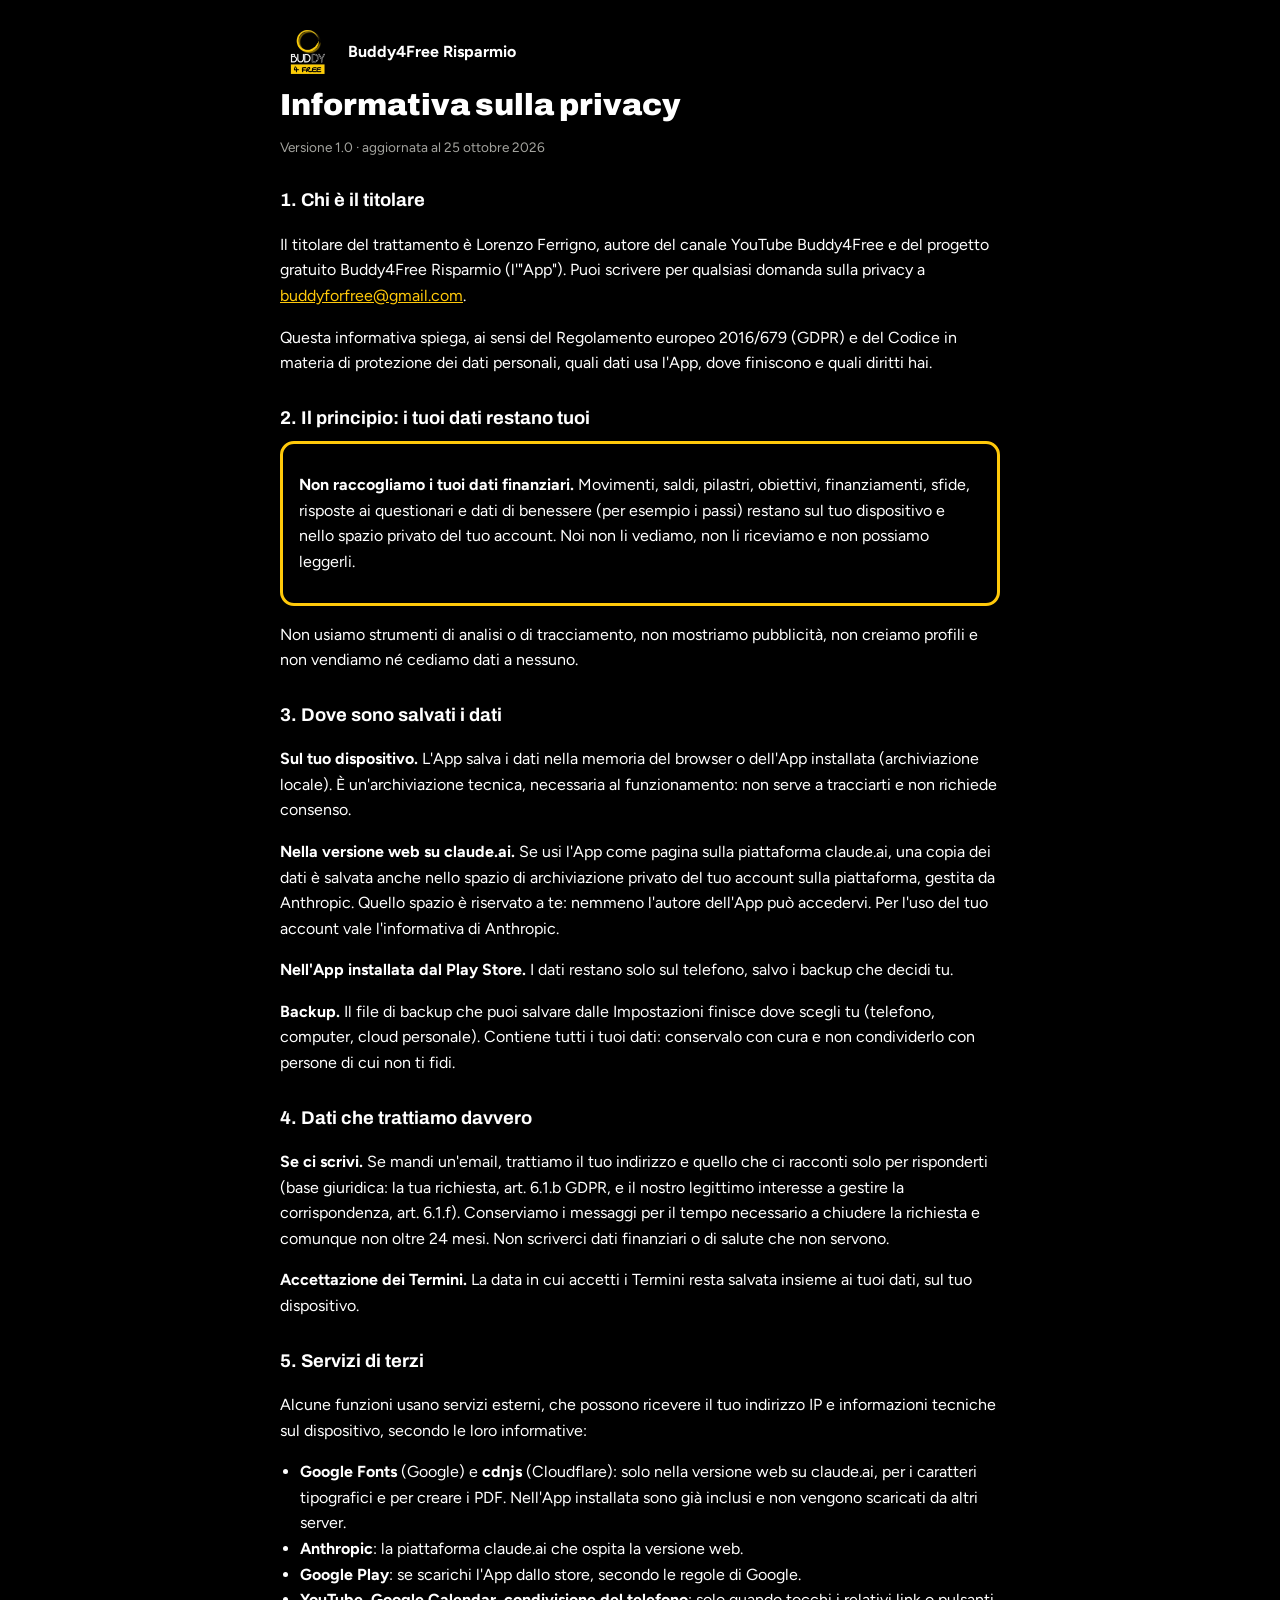
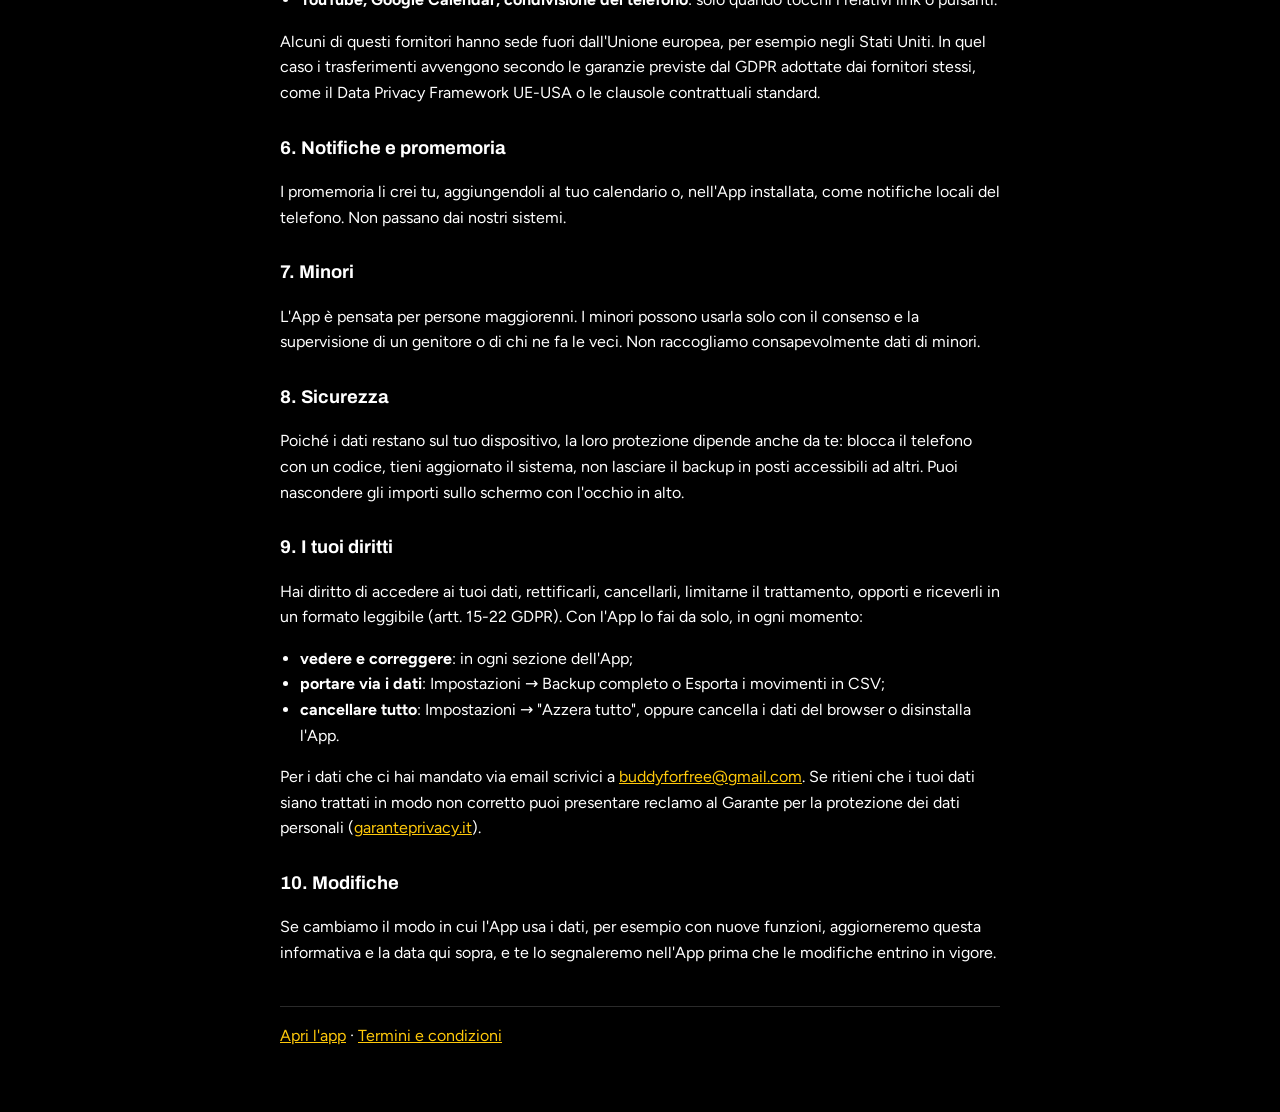
==== privacy.html @ d06fe889 "Prima versione dell'app installabile Buddy4Free Risparmio Co-Authored-By: Claude Opus 5.5 <noreply@a" ====
<!doctype html><html lang="it"><head><meta charset="utf-8"><meta name="viewport" content="width=device-width,initial-scale=1"><title>Informativa sulla privacy · Buddy4Free Risparmio</title><link rel="icon" href="icons/icon-192.png"><link rel="stylesheet" href="fonts/fonts.css"><style>
:root{color-scheme:dark}body{margin:0;background:#000;color:#fff;font:16px/1.6 Figtree,system-ui,sans-serif}main{max-width:720px;margin:0 auto;padding:24px 16px 64px}
h1{font-family:Archivo,sans-serif;font-weight:900;font-size:1.9rem;line-height:1.15;margin:8px 0}h2{font-family:Archivo,sans-serif;font-size:1.15rem;margin:28px 0 8px}.muted{color:#A3A39E;font-size:.85rem}
a{color:#FFC90A}.tbox{border:3px solid #FFC90A;border-radius:14px;padding:12px 16px;margin:8px 0}ul{padding-left:20px}header{display:flex;align-items:center;gap:12px}header img{width:56px;height:56px;border-radius:12px}nav{margin-top:40px;border-top:1px solid #2A2A2A;padding-top:16px}
.y{color:#FFC90A}</style></head><body><main><header><img src="icons/icon-192.png" alt=""><b>Buddy4Free Risparmio</b></header><h1>Informativa sulla privacy</h1><p class="muted">Versione 1.0 · aggiornata al 25 ottobre 2026</p>
<h2>1. Chi è il titolare</h2><p>Il titolare del trattamento è Lorenzo Ferrigno, autore del canale YouTube Buddy4Free e del progetto gratuito Buddy4Free Risparmio (l'"App"). Puoi scrivere per qualsiasi domanda sulla privacy a <a class="y" href="mailto:buddyforfree@gmail.com">buddyforfree@gmail.com</a>.</p><p>Questa informativa spiega, ai sensi del Regolamento europeo 2016/679 (GDPR) e del Codice in materia di protezione dei dati personali, quali dati usa l'App, dove finiscono e quali diritti hai.</p>
<h2>2. Il principio: i tuoi dati restano tuoi</h2><div class="tbox"><p><b>Non raccogliamo i tuoi dati finanziari.</b> Movimenti, saldi, pilastri, obiettivi, finanziamenti, sfide, risposte ai questionari e dati di benessere (per esempio i passi) restano sul tuo dispositivo e nello spazio privato del tuo account. Noi non li vediamo, non li riceviamo e non possiamo leggerli.</p></div><p>Non usiamo strumenti di analisi o di tracciamento, non mostriamo pubblicità, non creiamo profili e non vendiamo né cediamo dati a nessuno.</p>
<h2>3. Dove sono salvati i dati</h2><p><b>Sul tuo dispositivo.</b> L'App salva i dati nella memoria del browser o dell'App installata (archiviazione locale). È un'archiviazione tecnica, necessaria al funzionamento: non serve a tracciarti e non richiede consenso.</p><p><b>Nella versione web su claude.ai.</b> Se usi l'App come pagina sulla piattaforma claude.ai, una copia dei dati è salvata anche nello spazio di archiviazione privato del tuo account sulla piattaforma, gestita da Anthropic. Quello spazio è riservato a te: nemmeno l'autore dell'App può accedervi. Per l'uso del tuo account vale l'informativa di Anthropic.</p><p><b>Nell'App installata dal Play Store.</b> I dati restano solo sul telefono, salvo i backup che decidi tu.</p><p><b>Backup.</b> Il file di backup che puoi salvare dalle Impostazioni finisce dove scegli tu (telefono, computer, cloud personale). Contiene tutti i tuoi dati: conservalo con cura e non condividerlo con persone di cui non ti fidi.</p>
<h2>4. Dati che trattiamo davvero</h2><p><b>Se ci scrivi.</b> Se mandi un'email, trattiamo il tuo indirizzo e quello che ci racconti solo per risponderti (base giuridica: la tua richiesta, art. 6.1.b GDPR, e il nostro legittimo interesse a gestire la corrispondenza, art. 6.1.f). Conserviamo i messaggi per il tempo necessario a chiudere la richiesta e comunque non oltre 24 mesi. Non scriverci dati finanziari o di salute che non servono.</p><p><b>Accettazione dei Termini.</b> La data in cui accetti i Termini resta salvata insieme ai tuoi dati, sul tuo dispositivo.</p>
<h2>5. Servizi di terzi</h2><p>Alcune funzioni usano servizi esterni, che possono ricevere il tuo indirizzo IP e informazioni tecniche sul dispositivo, secondo le loro informative:</p><ul><li><b>Google Fonts</b> (Google) e <b>cdnjs</b> (Cloudflare): solo nella versione web su claude.ai, per i caratteri tipografici e per creare i PDF. Nell'App installata sono già inclusi e non vengono scaricati da altri server.</li><li><b>Anthropic</b>: la piattaforma claude.ai che ospita la versione web.</li><li><b>Google Play</b>: se scarichi l'App dallo store, secondo le regole di Google.</li><li><b>YouTube, Google Calendar, condivisione del telefono</b>: solo quando tocchi i relativi link o pulsanti.</li></ul><p>Alcuni di questi fornitori hanno sede fuori dall'Unione europea, per esempio negli Stati Uniti. In quel caso i trasferimenti avvengono secondo le garanzie previste dal GDPR adottate dai fornitori stessi, come il Data Privacy Framework UE-USA o le clausole contrattuali standard.</p>
<h2>6. Notifiche e promemoria</h2><p>I promemoria li crei tu, aggiungendoli al tuo calendario o, nell'App installata, come notifiche locali del telefono. Non passano dai nostri sistemi.</p>
<h2>7. Minori</h2><p>L'App è pensata per persone maggiorenni. I minori possono usarla solo con il consenso e la supervisione di un genitore o di chi ne fa le veci. Non raccogliamo consapevolmente dati di minori.</p>
<h2>8. Sicurezza</h2><p>Poiché i dati restano sul tuo dispositivo, la loro protezione dipende anche da te: blocca il telefono con un codice, tieni aggiornato il sistema, non lasciare il backup in posti accessibili ad altri. Puoi nascondere gli importi sullo schermo con l'occhio in alto.</p>
<h2>9. I tuoi diritti</h2><p>Hai diritto di accedere ai tuoi dati, rettificarli, cancellarli, limitarne il trattamento, opporti e riceverli in un formato leggibile (artt. 15-22 GDPR). Con l'App lo fai da solo, in ogni momento:</p><ul><li><b>vedere e correggere</b>: in ogni sezione dell'App;</li><li><b>portare via i dati</b>: Impostazioni → Backup completo o Esporta i movimenti in CSV;</li><li><b>cancellare tutto</b>: Impostazioni → "Azzera tutto", oppure cancella i dati del browser o disinstalla l'App.</li></ul><p>Per i dati che ci hai mandato via email scrivici a <a class="y" href="mailto:buddyforfree@gmail.com">buddyforfree@gmail.com</a>. Se ritieni che i tuoi dati siano trattati in modo non corretto puoi presentare reclamo al Garante per la protezione dei dati personali (<a class="y" href="https://www.garanteprivacy.it" target="_blank" rel="noopener">garanteprivacy.it</a>).</p>
<h2>10. Modifiche</h2><p>Se cambiamo il modo in cui l'App usa i dati, per esempio con nuove funzioni, aggiorneremo questa informativa e la data qui sopra, e te lo segnaleremo nell'App prima che le modifiche entrino in vigore.</p>
<nav><a href="./">Apri l'app</a> · <a href="terms.html">Termini e condizioni</a></nav></main></body></html>
---- fonts/fonts.css ----
@font-face{font-family:'Archivo';font-style:normal;font-weight:500;font-display:swap;src:url(archivo.woff2) format('woff2');unicode-range:U+0000-00FF, U+0131, U+0152-0153, U+02BB-02BC, U+02C6, U+02DA, U+02DC, U+0304, U+0308, U+0329, U+2000-206F, U+20AC, U+2122, U+2191, U+2193, U+2212, U+2215, U+FEFF, U+FFFD}
@font-face{font-family:'Archivo';font-style:normal;font-weight:700;font-display:swap;src:url(archivo.woff2) format('woff2');unicode-range:U+0000-00FF, U+0131, U+0152-0153, U+02BB-02BC, U+02C6, U+02DA, U+02DC, U+0304, U+0308, U+0329, U+2000-206F, U+20AC, U+2122, U+2191, U+2193, U+2212, U+2215, U+FEFF, U+FFFD}
@font-face{font-family:'Archivo';font-style:normal;font-weight:800;font-display:swap;src:url(archivo.woff2) format('woff2');unicode-range:U+0000-00FF, U+0131, U+0152-0153, U+02BB-02BC, U+02C6, U+02DA, U+02DC, U+0304, U+0308, U+0329, U+2000-206F, U+20AC, U+2122, U+2191, U+2193, U+2212, U+2215, U+FEFF, U+FFFD}
@font-face{font-family:'Archivo';font-style:normal;font-weight:900;font-display:swap;src:url(archivo.woff2) format('woff2');unicode-range:U+0000-00FF, U+0131, U+0152-0153, U+02BB-02BC, U+02C6, U+02DA, U+02DC, U+0304, U+0308, U+0329, U+2000-206F, U+20AC, U+2122, U+2191, U+2193, U+2212, U+2215, U+FEFF, U+FFFD}
@font-face{font-family:'Figtree';font-style:normal;font-weight:400;font-display:swap;src:url(figtree.woff2) format('woff2');unicode-range:U+0000-00FF, U+0131, U+0152-0153, U+02BB-02BC, U+02C6, U+02DA, U+02DC, U+0304, U+0308, U+0329, U+2000-206F, U+20AC, U+2122, U+2191, U+2193, U+2212, U+2215, U+FEFF, U+FFFD}
@font-face{font-family:'Figtree';font-style:normal;font-weight:500;font-display:swap;src:url(figtree.woff2) format('woff2');unicode-range:U+0000-00FF, U+0131, U+0152-0153, U+02BB-02BC, U+02C6, U+02DA, U+02DC, U+0304, U+0308, U+0329, U+2000-206F, U+20AC, U+2122, U+2191, U+2193, U+2212, U+2215, U+FEFF, U+FFFD}
@font-face{font-family:'Figtree';font-style:normal;font-weight:600;font-display:swap;src:url(figtree.woff2) format('woff2');unicode-range:U+0000-00FF, U+0131, U+0152-0153, U+02BB-02BC, U+02C6, U+02DA, U+02DC, U+0304, U+0308, U+0329, U+2000-206F, U+20AC, U+2122, U+2191, U+2193, U+2212, U+2215, U+FEFF, U+FFFD}
@font-face{font-family:'Figtree';font-style:normal;font-weight:700;font-display:swap;src:url(figtree.woff2) format('woff2');unicode-range:U+0000-00FF, U+0131, U+0152-0153, U+02BB-02BC, U+02C6, U+02DA, U+02DC, U+0304, U+0308, U+0329, U+2000-206F, U+20AC, U+2122, U+2191, U+2193, U+2212, U+2215, U+FEFF, U+FFFD}
@font-face{font-family:'Permanent Marker';font-style:normal;font-weight:400;font-display:swap;src:url(permanentmarker.woff2) format('woff2');unicode-range:U+0000-00FF, U+0131, U+0152-0153, U+02BB-02BC, U+02C6, U+02DA, U+02DC, U+0304, U+0308, U+0329, U+2000-206F, U+20AC, U+2122, U+2191, U+2193, U+2212, U+2215, U+FEFF, U+FFFD}
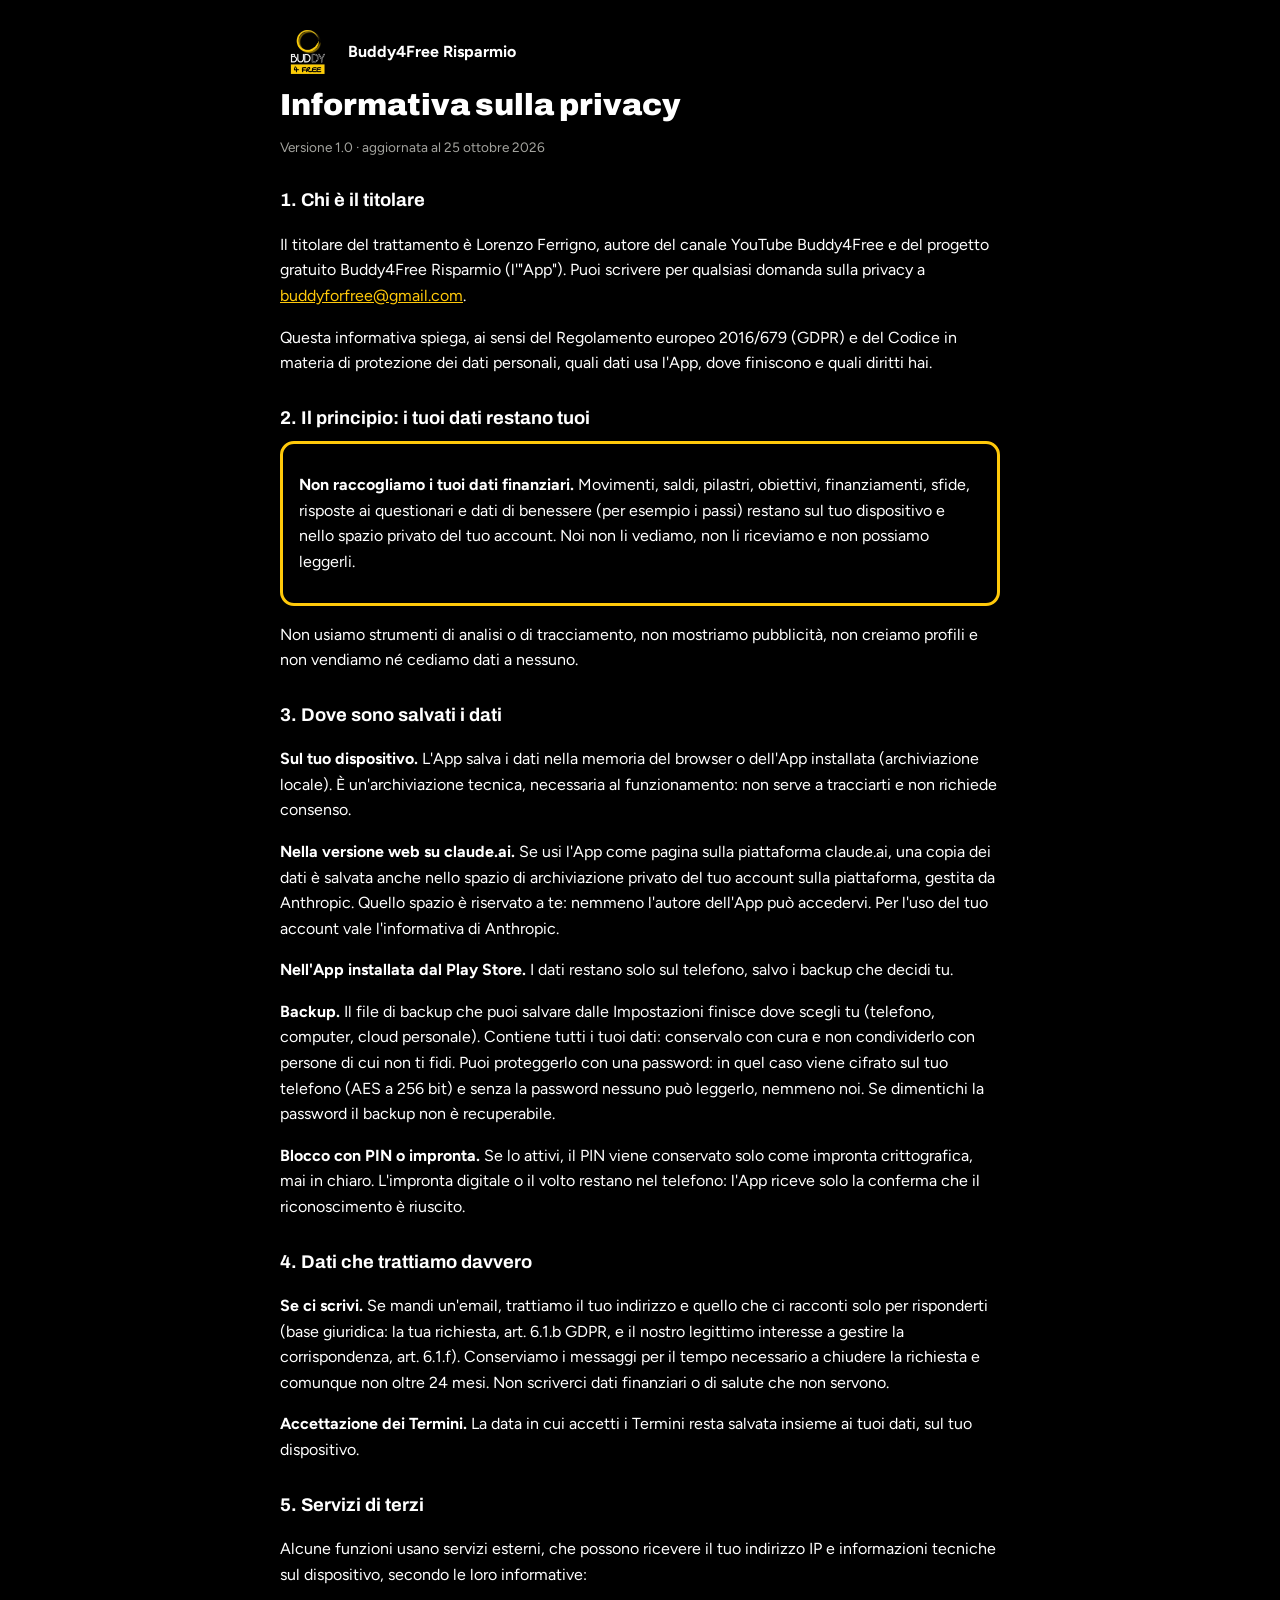
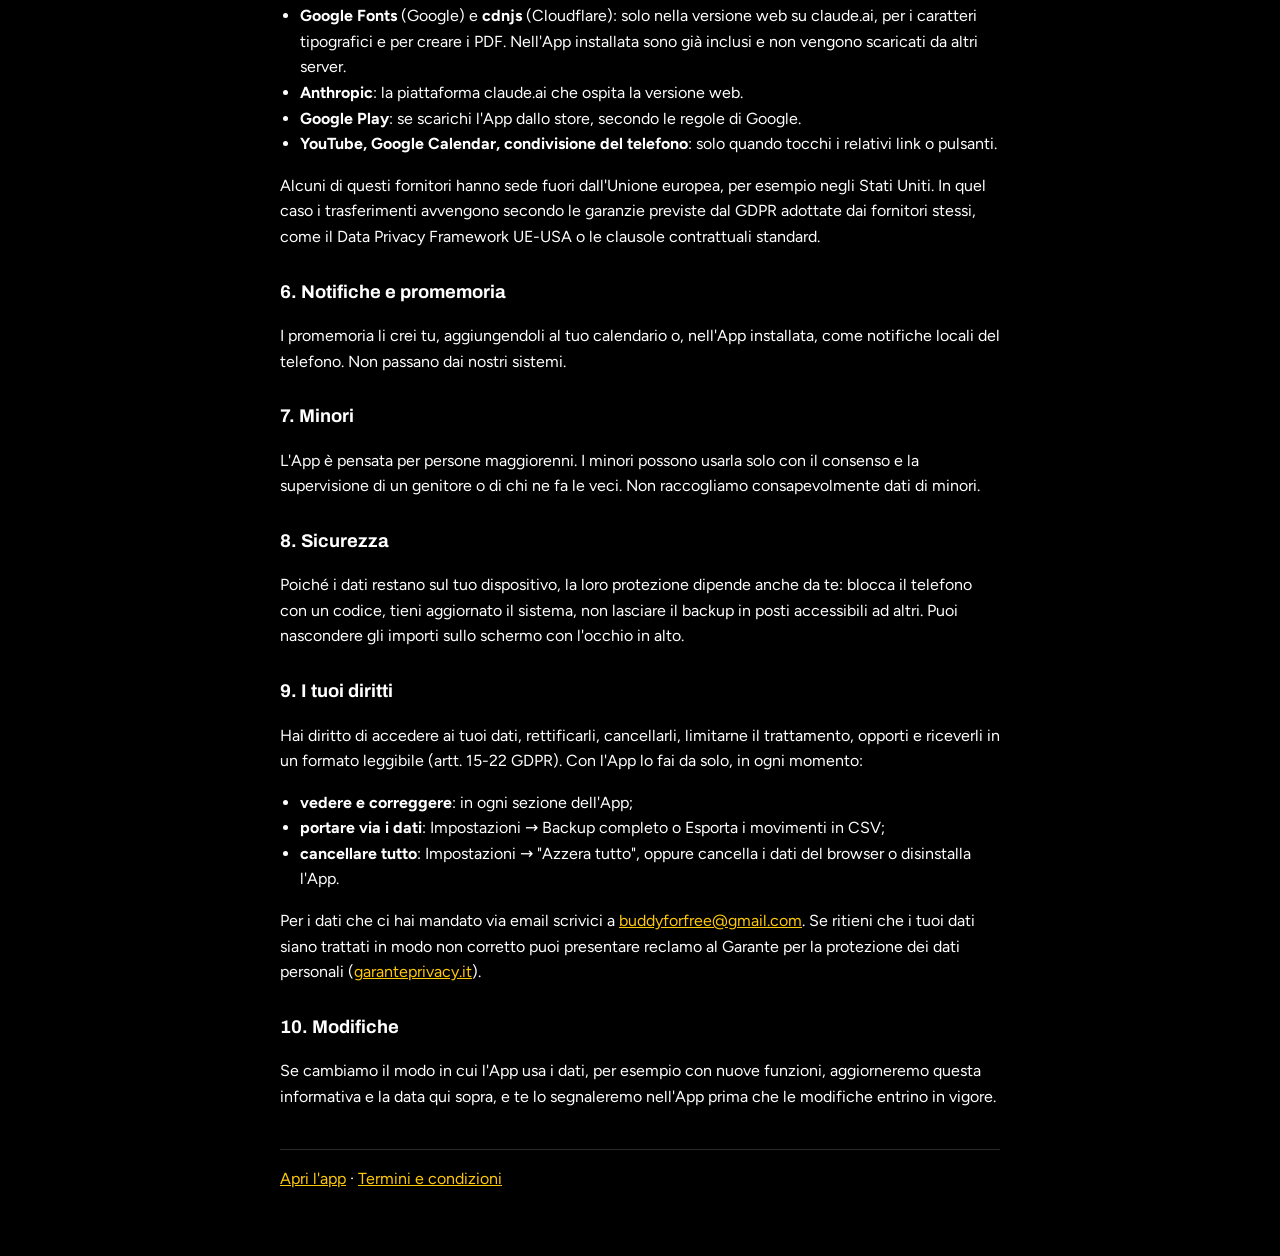
==== commit 9c9440bd: "Blocco dell'app con PIN o impronta (opzionale) e backup cifrati con password Co-Authored-By: Claude " ====
--- a/privacy.html
+++ b/privacy.html
@@ -1,11 +1,11 @@
-<!doctype html><html lang="it"><head><meta charset="utf-8"><meta name="viewport" content="width=device-width,initial-scale=1"><title>Informativa sulla privacy · Buddy4Free Risparmio</title><link rel="icon" href="icons/icon-192.png"><link rel="stylesheet" href="fonts/fonts.css"><style>
+<!doctype html><html lang="it"><head><meta charset="utf-8"><meta name="viewport" content="width=device-width,initial-scale=1"><meta name="color-scheme" content="dark only"><title>Informativa sulla privacy · Buddy4Free Risparmio</title><link rel="icon" href="icons/icon-192.png"><link rel="stylesheet" href="fonts/fonts.css"><style>
 :root{color-scheme:dark}body{margin:0;background:#000;color:#fff;font:16px/1.6 Figtree,system-ui,sans-serif}main{max-width:720px;margin:0 auto;padding:24px 16px 64px}
 h1{font-family:Archivo,sans-serif;font-weight:900;font-size:1.9rem;line-height:1.15;margin:8px 0}h2{font-family:Archivo,sans-serif;font-size:1.15rem;margin:28px 0 8px}.muted{color:#A3A39E;font-size:.85rem}
 a{color:#FFC90A}.tbox{border:3px solid #FFC90A;border-radius:14px;padding:12px 16px;margin:8px 0}ul{padding-left:20px}header{display:flex;align-items:center;gap:12px}header img{width:56px;height:56px;border-radius:12px}nav{margin-top:40px;border-top:1px solid #2A2A2A;padding-top:16px}
 .y{color:#FFC90A}</style></head><body><main><header><img src="icons/icon-192.png" alt=""><b>Buddy4Free Risparmio</b></header><h1>Informativa sulla privacy</h1><p class="muted">Versione 1.0 · aggiornata al 25 ottobre 2026</p>
 <h2>1. Chi è il titolare</h2><p>Il titolare del trattamento è Lorenzo Ferrigno, autore del canale YouTube Buddy4Free e del progetto gratuito Buddy4Free Risparmio (l'"App"). Puoi scrivere per qualsiasi domanda sulla privacy a <a class="y" href="mailto:buddyforfree@gmail.com">buddyforfree@gmail.com</a>.</p><p>Questa informativa spiega, ai sensi del Regolamento europeo 2016/679 (GDPR) e del Codice in materia di protezione dei dati personali, quali dati usa l'App, dove finiscono e quali diritti hai.</p>
 <h2>2. Il principio: i tuoi dati restano tuoi</h2><div class="tbox"><p><b>Non raccogliamo i tuoi dati finanziari.</b> Movimenti, saldi, pilastri, obiettivi, finanziamenti, sfide, risposte ai questionari e dati di benessere (per esempio i passi) restano sul tuo dispositivo e nello spazio privato del tuo account. Noi non li vediamo, non li riceviamo e non possiamo leggerli.</p></div><p>Non usiamo strumenti di analisi o di tracciamento, non mostriamo pubblicità, non creiamo profili e non vendiamo né cediamo dati a nessuno.</p>
-<h2>3. Dove sono salvati i dati</h2><p><b>Sul tuo dispositivo.</b> L'App salva i dati nella memoria del browser o dell'App installata (archiviazione locale). È un'archiviazione tecnica, necessaria al funzionamento: non serve a tracciarti e non richiede consenso.</p><p><b>Nella versione web su claude.ai.</b> Se usi l'App come pagina sulla piattaforma claude.ai, una copia dei dati è salvata anche nello spazio di archiviazione privato del tuo account sulla piattaforma, gestita da Anthropic. Quello spazio è riservato a te: nemmeno l'autore dell'App può accedervi. Per l'uso del tuo account vale l'informativa di Anthropic.</p><p><b>Nell'App installata dal Play Store.</b> I dati restano solo sul telefono, salvo i backup che decidi tu.</p><p><b>Backup.</b> Il file di backup che puoi salvare dalle Impostazioni finisce dove scegli tu (telefono, computer, cloud personale). Contiene tutti i tuoi dati: conservalo con cura e non condividerlo con persone di cui non ti fidi.</p>
+<h2>3. Dove sono salvati i dati</h2><p><b>Sul tuo dispositivo.</b> L'App salva i dati nella memoria del browser o dell'App installata (archiviazione locale). È un'archiviazione tecnica, necessaria al funzionamento: non serve a tracciarti e non richiede consenso.</p><p><b>Nella versione web su claude.ai.</b> Se usi l'App come pagina sulla piattaforma claude.ai, una copia dei dati è salvata anche nello spazio di archiviazione privato del tuo account sulla piattaforma, gestita da Anthropic. Quello spazio è riservato a te: nemmeno l'autore dell'App può accedervi. Per l'uso del tuo account vale l'informativa di Anthropic.</p><p><b>Nell'App installata dal Play Store.</b> I dati restano solo sul telefono, salvo i backup che decidi tu.</p><p><b>Backup.</b> Il file di backup che puoi salvare dalle Impostazioni finisce dove scegli tu (telefono, computer, cloud personale). Contiene tutti i tuoi dati: conservalo con cura e non condividerlo con persone di cui non ti fidi. Puoi proteggerlo con una password: in quel caso viene cifrato sul tuo telefono (AES a 256 bit) e senza la password nessuno può leggerlo, nemmeno noi. Se dimentichi la password il backup non è recuperabile.</p><p><b>Blocco con PIN o impronta.</b> Se lo attivi, il PIN viene conservato solo come impronta crittografica, mai in chiaro. L'impronta digitale o il volto restano nel telefono: l'App riceve solo la conferma che il riconoscimento è riuscito.</p>
 <h2>4. Dati che trattiamo davvero</h2><p><b>Se ci scrivi.</b> Se mandi un'email, trattiamo il tuo indirizzo e quello che ci racconti solo per risponderti (base giuridica: la tua richiesta, art. 6.1.b GDPR, e il nostro legittimo interesse a gestire la corrispondenza, art. 6.1.f). Conserviamo i messaggi per il tempo necessario a chiudere la richiesta e comunque non oltre 24 mesi. Non scriverci dati finanziari o di salute che non servono.</p><p><b>Accettazione dei Termini.</b> La data in cui accetti i Termini resta salvata insieme ai tuoi dati, sul tuo dispositivo.</p>
 <h2>5. Servizi di terzi</h2><p>Alcune funzioni usano servizi esterni, che possono ricevere il tuo indirizzo IP e informazioni tecniche sul dispositivo, secondo le loro informative:</p><ul><li><b>Google Fonts</b> (Google) e <b>cdnjs</b> (Cloudflare): solo nella versione web su claude.ai, per i caratteri tipografici e per creare i PDF. Nell'App installata sono già inclusi e non vengono scaricati da altri server.</li><li><b>Anthropic</b>: la piattaforma claude.ai che ospita la versione web.</li><li><b>Google Play</b>: se scarichi l'App dallo store, secondo le regole di Google.</li><li><b>YouTube, Google Calendar, condivisione del telefono</b>: solo quando tocchi i relativi link o pulsanti.</li></ul><p>Alcuni di questi fornitori hanno sede fuori dall'Unione europea, per esempio negli Stati Uniti. In quel caso i trasferimenti avvengono secondo le garanzie previste dal GDPR adottate dai fornitori stessi, come il Data Privacy Framework UE-USA o le clausole contrattuali standard.</p>
 <h2>6. Notifiche e promemoria</h2><p>I promemoria li crei tu, aggiungendoli al tuo calendario o, nell'App installata, come notifiche locali del telefono. Non passano dai nostri sistemi.</p>
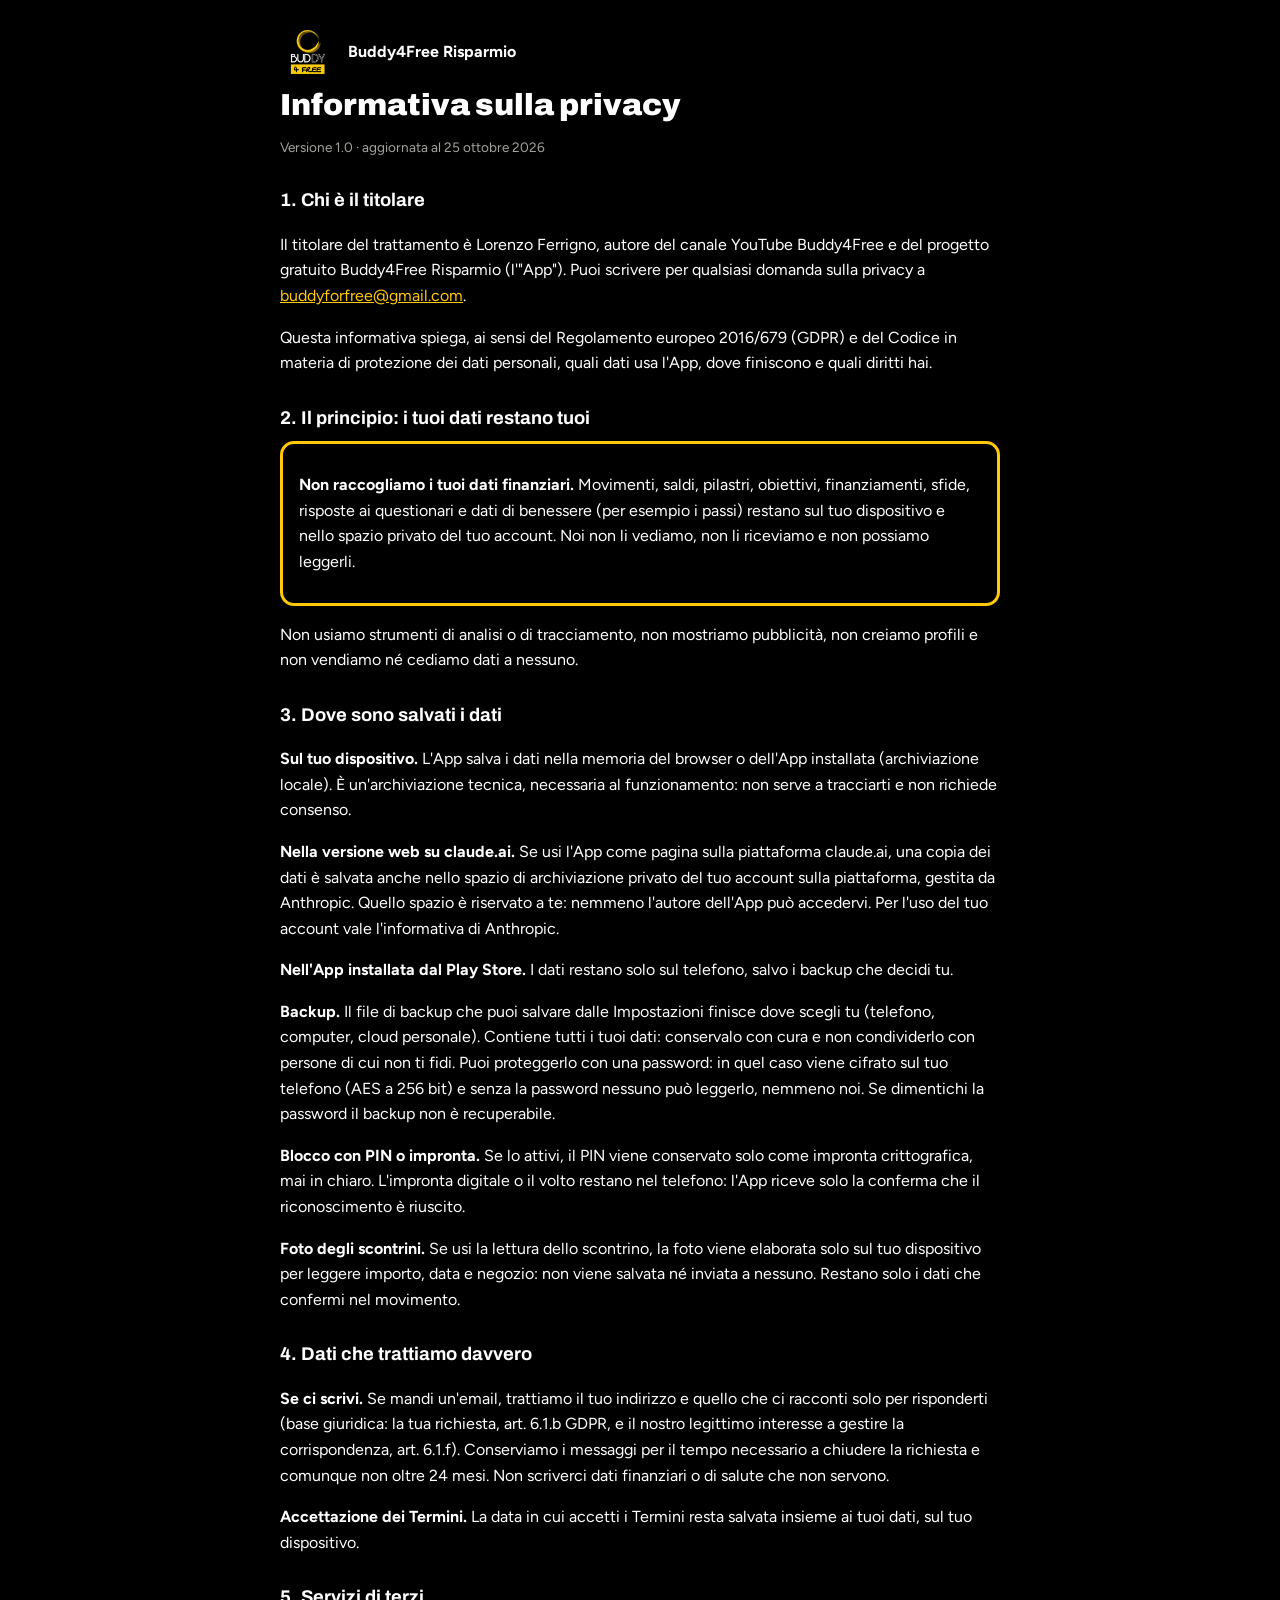
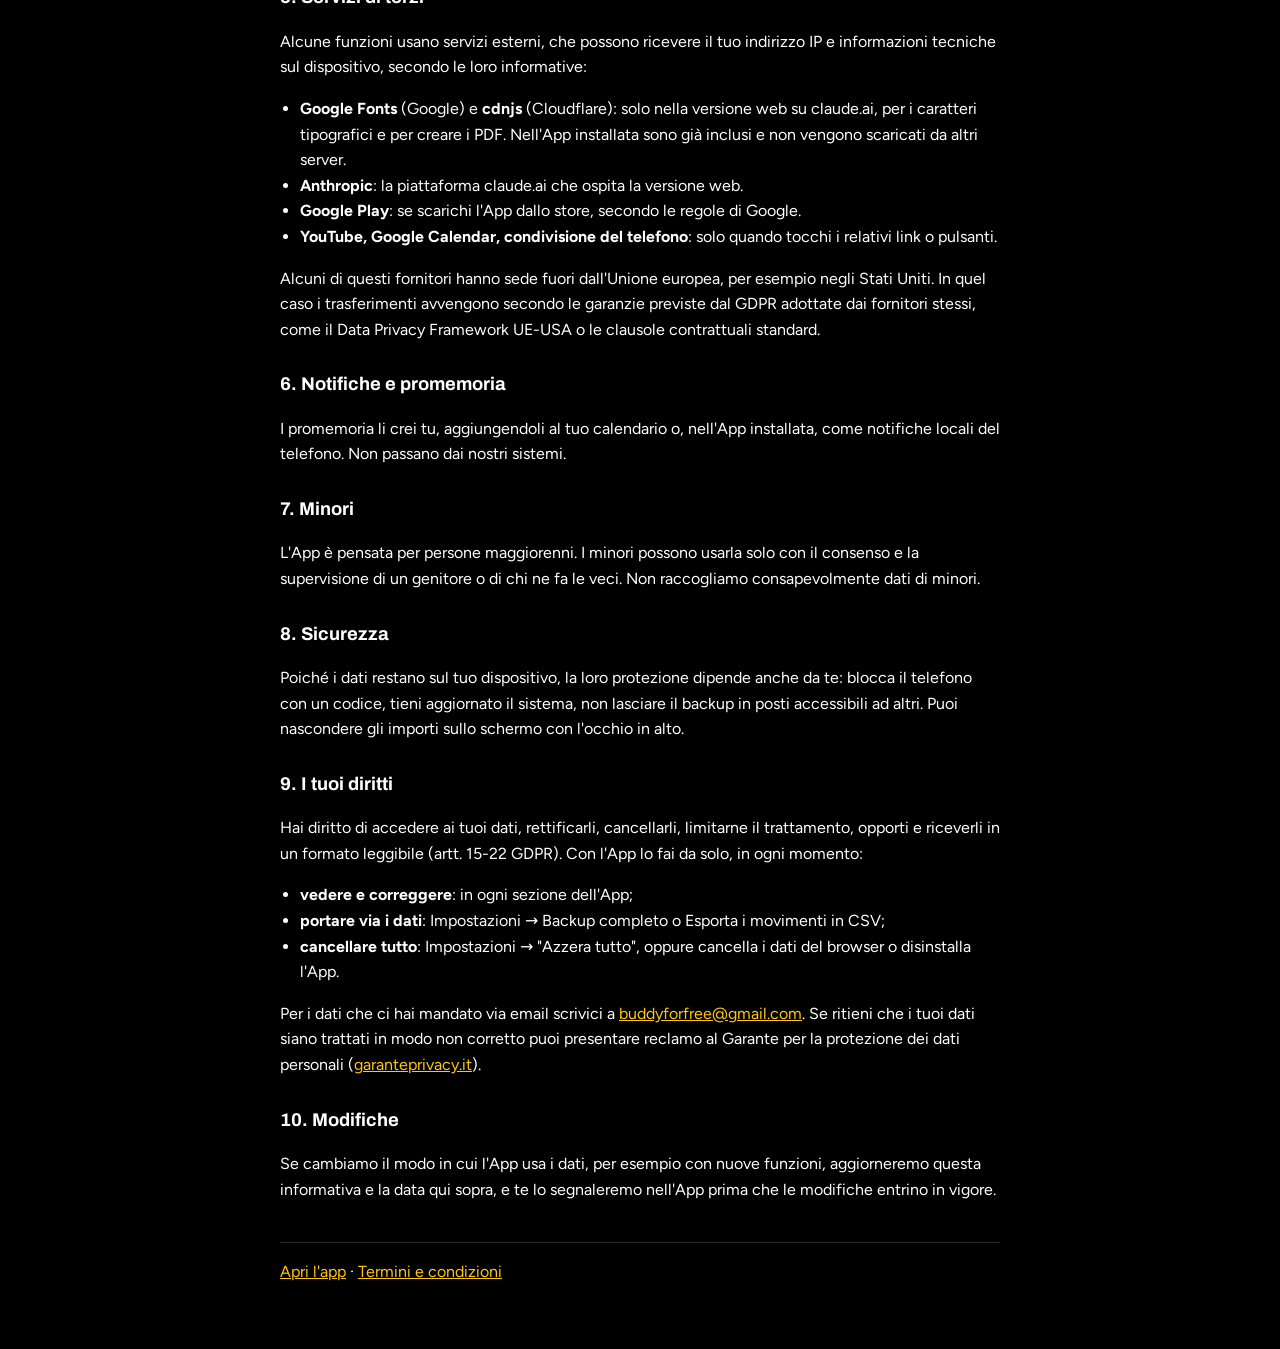
==== commit 9cdcb3ad: "Scontrino in foto (beta): lettura sul telefono di totale, data e negozio, categoria proposta e ricor" ====
--- a/privacy.html
+++ b/privacy.html
@@ -5,7 +5,7 @@
 .y{color:#FFC90A}</style></head><body><main><header><img src="icons/icon-192.png" alt=""><b>Buddy4Free Risparmio</b></header><h1>Informativa sulla privacy</h1><p class="muted">Versione 1.0 · aggiornata al 25 ottobre 2026</p>
 <h2>1. Chi è il titolare</h2><p>Il titolare del trattamento è Lorenzo Ferrigno, autore del canale YouTube Buddy4Free e del progetto gratuito Buddy4Free Risparmio (l'"App"). Puoi scrivere per qualsiasi domanda sulla privacy a <a class="y" href="mailto:buddyforfree@gmail.com">buddyforfree@gmail.com</a>.</p><p>Questa informativa spiega, ai sensi del Regolamento europeo 2016/679 (GDPR) e del Codice in materia di protezione dei dati personali, quali dati usa l'App, dove finiscono e quali diritti hai.</p>
 <h2>2. Il principio: i tuoi dati restano tuoi</h2><div class="tbox"><p><b>Non raccogliamo i tuoi dati finanziari.</b> Movimenti, saldi, pilastri, obiettivi, finanziamenti, sfide, risposte ai questionari e dati di benessere (per esempio i passi) restano sul tuo dispositivo e nello spazio privato del tuo account. Noi non li vediamo, non li riceviamo e non possiamo leggerli.</p></div><p>Non usiamo strumenti di analisi o di tracciamento, non mostriamo pubblicità, non creiamo profili e non vendiamo né cediamo dati a nessuno.</p>
-<h2>3. Dove sono salvati i dati</h2><p><b>Sul tuo dispositivo.</b> L'App salva i dati nella memoria del browser o dell'App installata (archiviazione locale). È un'archiviazione tecnica, necessaria al funzionamento: non serve a tracciarti e non richiede consenso.</p><p><b>Nella versione web su claude.ai.</b> Se usi l'App come pagina sulla piattaforma claude.ai, una copia dei dati è salvata anche nello spazio di archiviazione privato del tuo account sulla piattaforma, gestita da Anthropic. Quello spazio è riservato a te: nemmeno l'autore dell'App può accedervi. Per l'uso del tuo account vale l'informativa di Anthropic.</p><p><b>Nell'App installata dal Play Store.</b> I dati restano solo sul telefono, salvo i backup che decidi tu.</p><p><b>Backup.</b> Il file di backup che puoi salvare dalle Impostazioni finisce dove scegli tu (telefono, computer, cloud personale). Contiene tutti i tuoi dati: conservalo con cura e non condividerlo con persone di cui non ti fidi. Puoi proteggerlo con una password: in quel caso viene cifrato sul tuo telefono (AES a 256 bit) e senza la password nessuno può leggerlo, nemmeno noi. Se dimentichi la password il backup non è recuperabile.</p><p><b>Blocco con PIN o impronta.</b> Se lo attivi, il PIN viene conservato solo come impronta crittografica, mai in chiaro. L'impronta digitale o il volto restano nel telefono: l'App riceve solo la conferma che il riconoscimento è riuscito.</p>
+<h2>3. Dove sono salvati i dati</h2><p><b>Sul tuo dispositivo.</b> L'App salva i dati nella memoria del browser o dell'App installata (archiviazione locale). È un'archiviazione tecnica, necessaria al funzionamento: non serve a tracciarti e non richiede consenso.</p><p><b>Nella versione web su claude.ai.</b> Se usi l'App come pagina sulla piattaforma claude.ai, una copia dei dati è salvata anche nello spazio di archiviazione privato del tuo account sulla piattaforma, gestita da Anthropic. Quello spazio è riservato a te: nemmeno l'autore dell'App può accedervi. Per l'uso del tuo account vale l'informativa di Anthropic.</p><p><b>Nell'App installata dal Play Store.</b> I dati restano solo sul telefono, salvo i backup che decidi tu.</p><p><b>Backup.</b> Il file di backup che puoi salvare dalle Impostazioni finisce dove scegli tu (telefono, computer, cloud personale). Contiene tutti i tuoi dati: conservalo con cura e non condividerlo con persone di cui non ti fidi. Puoi proteggerlo con una password: in quel caso viene cifrato sul tuo telefono (AES a 256 bit) e senza la password nessuno può leggerlo, nemmeno noi. Se dimentichi la password il backup non è recuperabile.</p><p><b>Blocco con PIN o impronta.</b> Se lo attivi, il PIN viene conservato solo come impronta crittografica, mai in chiaro. L'impronta digitale o il volto restano nel telefono: l'App riceve solo la conferma che il riconoscimento è riuscito.</p><p><b>Foto degli scontrini.</b> Se usi la lettura dello scontrino, la foto viene elaborata solo sul tuo dispositivo per leggere importo, data e negozio: non viene salvata né inviata a nessuno. Restano solo i dati che confermi nel movimento.</p>
 <h2>4. Dati che trattiamo davvero</h2><p><b>Se ci scrivi.</b> Se mandi un'email, trattiamo il tuo indirizzo e quello che ci racconti solo per risponderti (base giuridica: la tua richiesta, art. 6.1.b GDPR, e il nostro legittimo interesse a gestire la corrispondenza, art. 6.1.f). Conserviamo i messaggi per il tempo necessario a chiudere la richiesta e comunque non oltre 24 mesi. Non scriverci dati finanziari o di salute che non servono.</p><p><b>Accettazione dei Termini.</b> La data in cui accetti i Termini resta salvata insieme ai tuoi dati, sul tuo dispositivo.</p>
 <h2>5. Servizi di terzi</h2><p>Alcune funzioni usano servizi esterni, che possono ricevere il tuo indirizzo IP e informazioni tecniche sul dispositivo, secondo le loro informative:</p><ul><li><b>Google Fonts</b> (Google) e <b>cdnjs</b> (Cloudflare): solo nella versione web su claude.ai, per i caratteri tipografici e per creare i PDF. Nell'App installata sono già inclusi e non vengono scaricati da altri server.</li><li><b>Anthropic</b>: la piattaforma claude.ai che ospita la versione web.</li><li><b>Google Play</b>: se scarichi l'App dallo store, secondo le regole di Google.</li><li><b>YouTube, Google Calendar, condivisione del telefono</b>: solo quando tocchi i relativi link o pulsanti.</li></ul><p>Alcuni di questi fornitori hanno sede fuori dall'Unione europea, per esempio negli Stati Uniti. In quel caso i trasferimenti avvengono secondo le garanzie previste dal GDPR adottate dai fornitori stessi, come il Data Privacy Framework UE-USA o le clausole contrattuali standard.</p>
 <h2>6. Notifiche e promemoria</h2><p>I promemoria li crei tu, aggiungendoli al tuo calendario o, nell'App installata, come notifiche locali del telefono. Non passano dai nostri sistemi.</p>
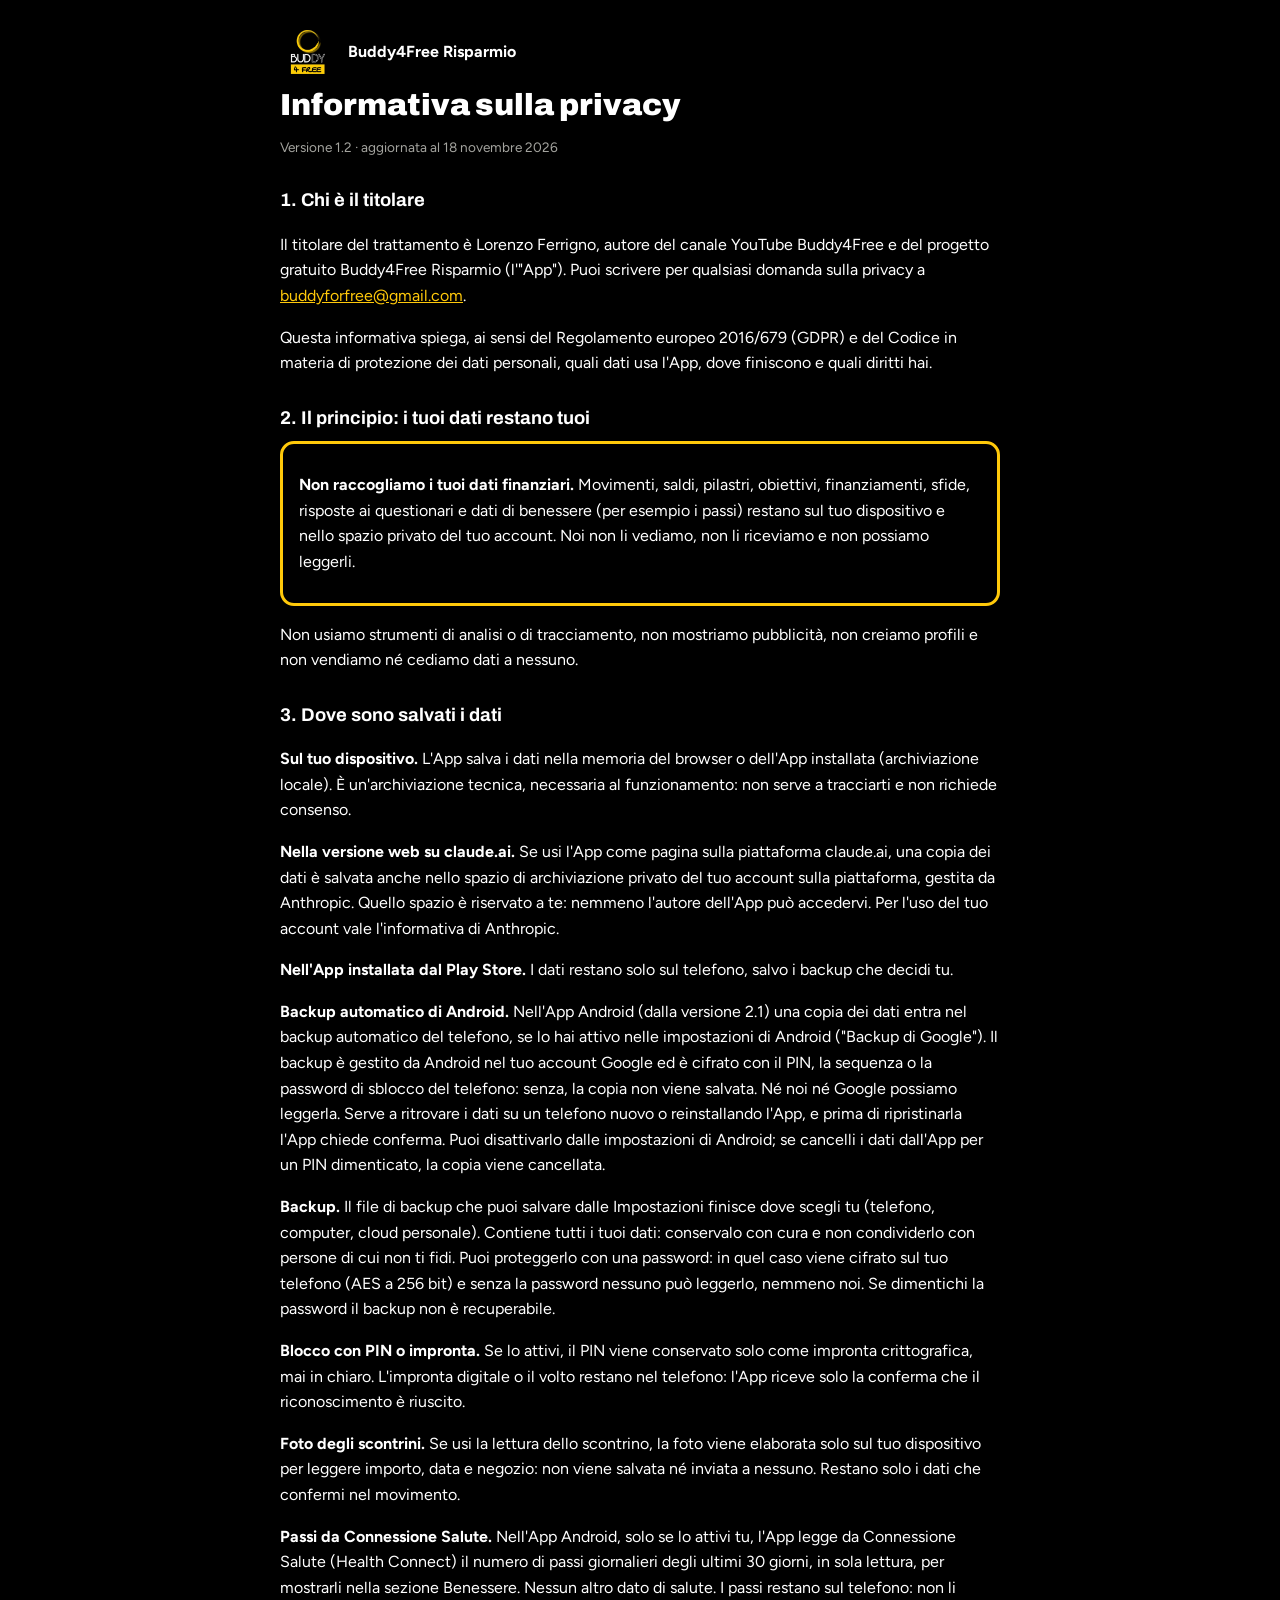
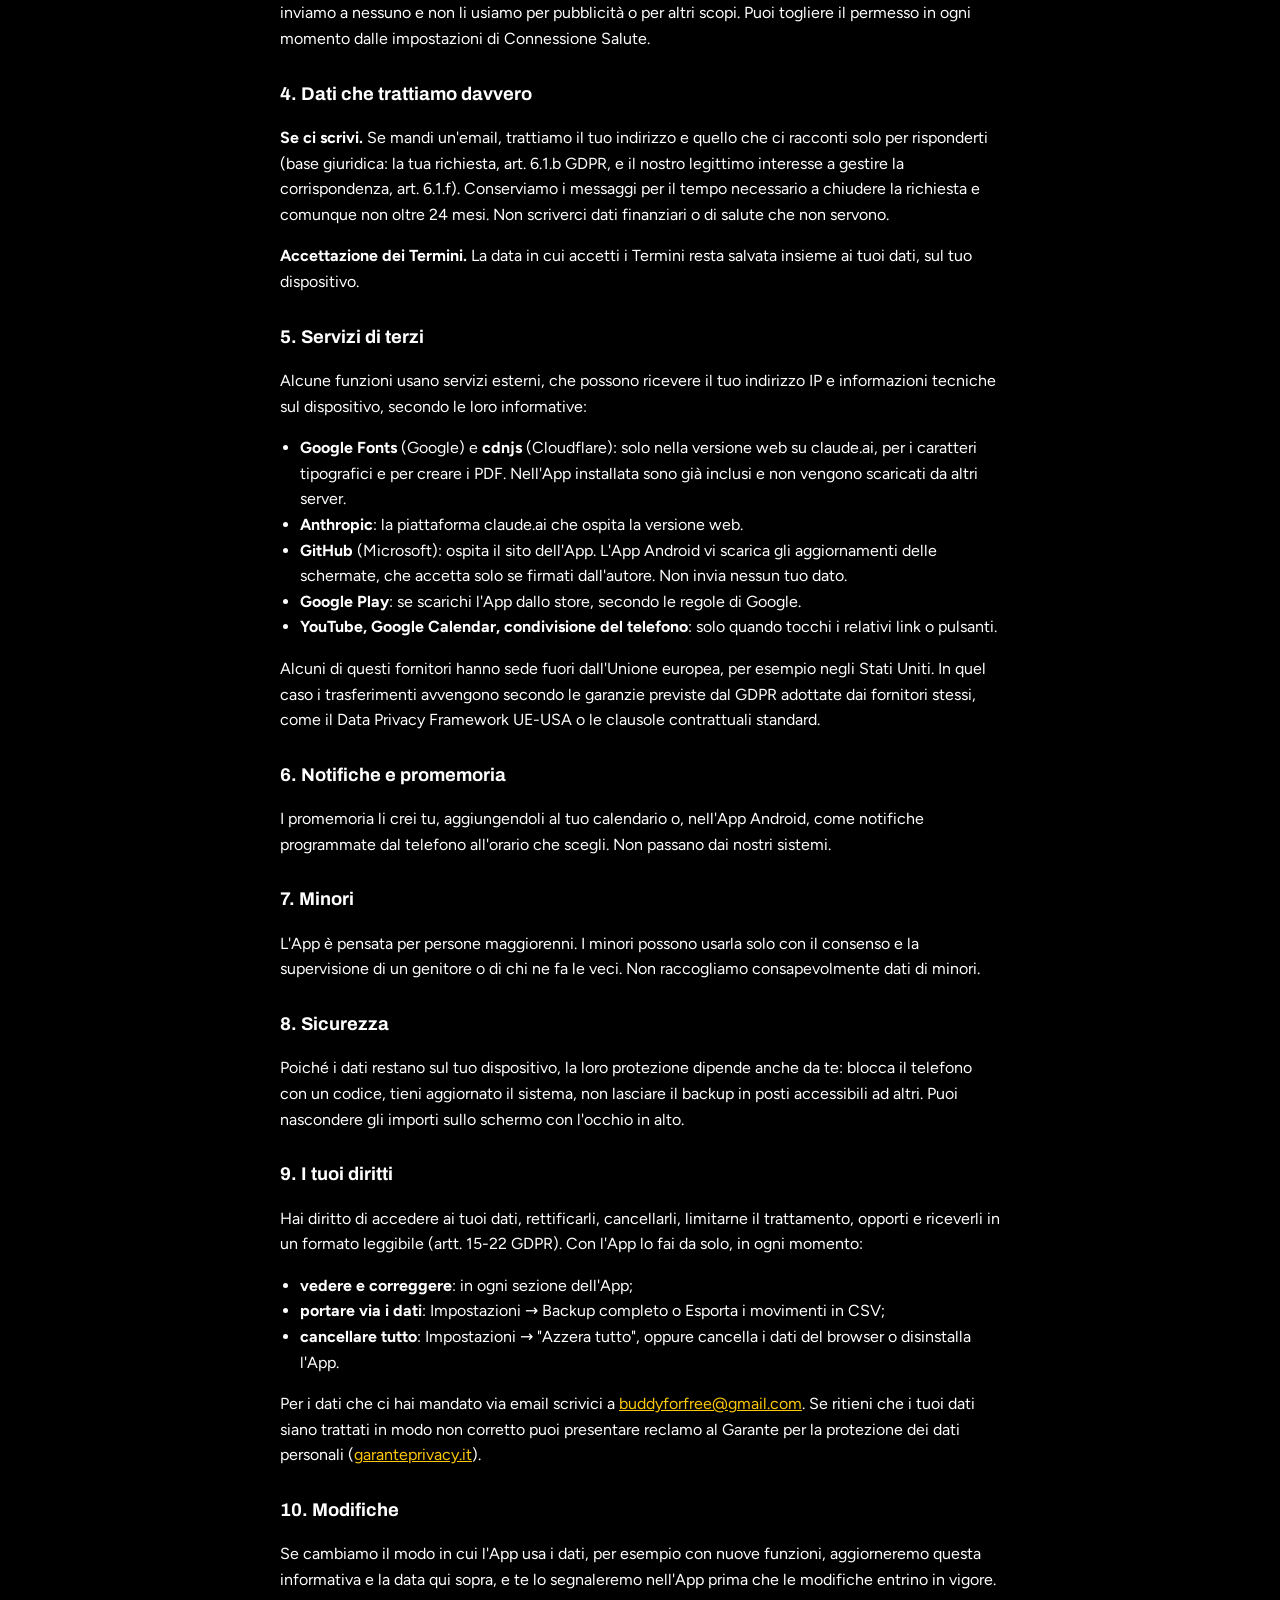
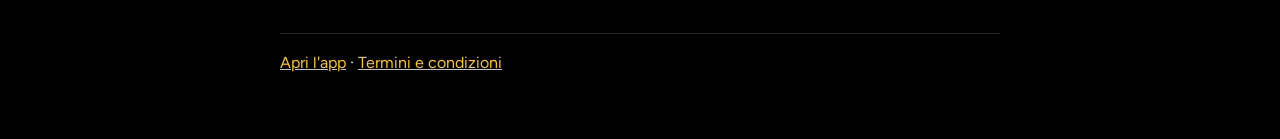
==== commit 5017fae6: "App Android 2.1: backup automatico di Android (solo la copia dei dati, cifrata) e backup anche su Go" ====
--- a/privacy.html
+++ b/privacy.html
@@ -2,13 +2,13 @@
 :root{color-scheme:dark}body{margin:0;background:#000;color:#fff;font:16px/1.6 Figtree,system-ui,sans-serif}main{max-width:720px;margin:0 auto;padding:24px 16px 64px}
 h1{font-family:Archivo,sans-serif;font-weight:900;font-size:1.9rem;line-height:1.15;margin:8px 0}h2{font-family:Archivo,sans-serif;font-size:1.15rem;margin:28px 0 8px}.muted{color:#A3A39E;font-size:.85rem}
 a{color:#FFC90A}.tbox{border:3px solid #FFC90A;border-radius:14px;padding:12px 16px;margin:8px 0}ul{padding-left:20px}header{display:flex;align-items:center;gap:12px}header img{width:56px;height:56px;border-radius:12px}nav{margin-top:40px;border-top:1px solid #2A2A2A;padding-top:16px}
-.y{color:#FFC90A}</style></head><body><main><header><img src="icons/icon-192.png" alt=""><b>Buddy4Free Risparmio</b></header><h1>Informativa sulla privacy</h1><p class="muted">Versione 1.0 · aggiornata al 25 ottobre 2026</p>
+.y{color:#FFC90A}</style></head><body><main><header><img src="icons/icon-192.png" alt=""><b>Buddy4Free Risparmio</b></header><h1>Informativa sulla privacy</h1><p class="muted">Versione 1.2 · aggiornata al 18 novembre 2026</p>
 <h2>1. Chi è il titolare</h2><p>Il titolare del trattamento è Lorenzo Ferrigno, autore del canale YouTube Buddy4Free e del progetto gratuito Buddy4Free Risparmio (l'"App"). Puoi scrivere per qualsiasi domanda sulla privacy a <a class="y" href="mailto:buddyforfree@gmail.com">buddyforfree@gmail.com</a>.</p><p>Questa informativa spiega, ai sensi del Regolamento europeo 2016/679 (GDPR) e del Codice in materia di protezione dei dati personali, quali dati usa l'App, dove finiscono e quali diritti hai.</p>
 <h2>2. Il principio: i tuoi dati restano tuoi</h2><div class="tbox"><p><b>Non raccogliamo i tuoi dati finanziari.</b> Movimenti, saldi, pilastri, obiettivi, finanziamenti, sfide, risposte ai questionari e dati di benessere (per esempio i passi) restano sul tuo dispositivo e nello spazio privato del tuo account. Noi non li vediamo, non li riceviamo e non possiamo leggerli.</p></div><p>Non usiamo strumenti di analisi o di tracciamento, non mostriamo pubblicità, non creiamo profili e non vendiamo né cediamo dati a nessuno.</p>
-<h2>3. Dove sono salvati i dati</h2><p><b>Sul tuo dispositivo.</b> L'App salva i dati nella memoria del browser o dell'App installata (archiviazione locale). È un'archiviazione tecnica, necessaria al funzionamento: non serve a tracciarti e non richiede consenso.</p><p><b>Nella versione web su claude.ai.</b> Se usi l'App come pagina sulla piattaforma claude.ai, una copia dei dati è salvata anche nello spazio di archiviazione privato del tuo account sulla piattaforma, gestita da Anthropic. Quello spazio è riservato a te: nemmeno l'autore dell'App può accedervi. Per l'uso del tuo account vale l'informativa di Anthropic.</p><p><b>Nell'App installata dal Play Store.</b> I dati restano solo sul telefono, salvo i backup che decidi tu.</p><p><b>Backup.</b> Il file di backup che puoi salvare dalle Impostazioni finisce dove scegli tu (telefono, computer, cloud personale). Contiene tutti i tuoi dati: conservalo con cura e non condividerlo con persone di cui non ti fidi. Puoi proteggerlo con una password: in quel caso viene cifrato sul tuo telefono (AES a 256 bit) e senza la password nessuno può leggerlo, nemmeno noi. Se dimentichi la password il backup non è recuperabile.</p><p><b>Blocco con PIN o impronta.</b> Se lo attivi, il PIN viene conservato solo come impronta crittografica, mai in chiaro. L'impronta digitale o il volto restano nel telefono: l'App riceve solo la conferma che il riconoscimento è riuscito.</p><p><b>Foto degli scontrini.</b> Se usi la lettura dello scontrino, la foto viene elaborata solo sul tuo dispositivo per leggere importo, data e negozio: non viene salvata né inviata a nessuno. Restano solo i dati che confermi nel movimento.</p>
+<h2>3. Dove sono salvati i dati</h2><p><b>Sul tuo dispositivo.</b> L'App salva i dati nella memoria del browser o dell'App installata (archiviazione locale). È un'archiviazione tecnica, necessaria al funzionamento: non serve a tracciarti e non richiede consenso.</p><p><b>Nella versione web su claude.ai.</b> Se usi l'App come pagina sulla piattaforma claude.ai, una copia dei dati è salvata anche nello spazio di archiviazione privato del tuo account sulla piattaforma, gestita da Anthropic. Quello spazio è riservato a te: nemmeno l'autore dell'App può accedervi. Per l'uso del tuo account vale l'informativa di Anthropic.</p><p><b>Nell'App installata dal Play Store.</b> I dati restano solo sul telefono, salvo i backup che decidi tu.</p><p><b>Backup automatico di Android.</b> Nell'App Android (dalla versione 2.1) una copia dei dati entra nel backup automatico del telefono, se lo hai attivo nelle impostazioni di Android ("Backup di Google"). Il backup è gestito da Android nel tuo account Google ed è cifrato con il PIN, la sequenza o la password di sblocco del telefono: senza, la copia non viene salvata. Né noi né Google possiamo leggerla. Serve a ritrovare i dati su un telefono nuovo o reinstallando l'App, e prima di ripristinarla l'App chiede conferma. Puoi disattivarlo dalle impostazioni di Android; se cancelli i dati dall'App per un PIN dimenticato, la copia viene cancellata.</p><p><b>Backup.</b> Il file di backup che puoi salvare dalle Impostazioni finisce dove scegli tu (telefono, computer, cloud personale). Contiene tutti i tuoi dati: conservalo con cura e non condividerlo con persone di cui non ti fidi. Puoi proteggerlo con una password: in quel caso viene cifrato sul tuo telefono (AES a 256 bit) e senza la password nessuno può leggerlo, nemmeno noi. Se dimentichi la password il backup non è recuperabile.</p><p><b>Blocco con PIN o impronta.</b> Se lo attivi, il PIN viene conservato solo come impronta crittografica, mai in chiaro. L'impronta digitale o il volto restano nel telefono: l'App riceve solo la conferma che il riconoscimento è riuscito.</p><p><b>Foto degli scontrini.</b> Se usi la lettura dello scontrino, la foto viene elaborata solo sul tuo dispositivo per leggere importo, data e negozio: non viene salvata né inviata a nessuno. Restano solo i dati che confermi nel movimento.</p><p><b>Passi da Connessione Salute.</b> Nell'App Android, solo se lo attivi tu, l'App legge da Connessione Salute (Health Connect) il numero di passi giornalieri degli ultimi 30 giorni, in sola lettura, per mostrarli nella sezione Benessere. Nessun altro dato di salute. I passi restano sul telefono: non li inviamo a nessuno e non li usiamo per pubblicità o per altri scopi. Puoi togliere il permesso in ogni momento dalle impostazioni di Connessione Salute.</p>
 <h2>4. Dati che trattiamo davvero</h2><p><b>Se ci scrivi.</b> Se mandi un'email, trattiamo il tuo indirizzo e quello che ci racconti solo per risponderti (base giuridica: la tua richiesta, art. 6.1.b GDPR, e il nostro legittimo interesse a gestire la corrispondenza, art. 6.1.f). Conserviamo i messaggi per il tempo necessario a chiudere la richiesta e comunque non oltre 24 mesi. Non scriverci dati finanziari o di salute che non servono.</p><p><b>Accettazione dei Termini.</b> La data in cui accetti i Termini resta salvata insieme ai tuoi dati, sul tuo dispositivo.</p>
-<h2>5. Servizi di terzi</h2><p>Alcune funzioni usano servizi esterni, che possono ricevere il tuo indirizzo IP e informazioni tecniche sul dispositivo, secondo le loro informative:</p><ul><li><b>Google Fonts</b> (Google) e <b>cdnjs</b> (Cloudflare): solo nella versione web su claude.ai, per i caratteri tipografici e per creare i PDF. Nell'App installata sono già inclusi e non vengono scaricati da altri server.</li><li><b>Anthropic</b>: la piattaforma claude.ai che ospita la versione web.</li><li><b>Google Play</b>: se scarichi l'App dallo store, secondo le regole di Google.</li><li><b>YouTube, Google Calendar, condivisione del telefono</b>: solo quando tocchi i relativi link o pulsanti.</li></ul><p>Alcuni di questi fornitori hanno sede fuori dall'Unione europea, per esempio negli Stati Uniti. In quel caso i trasferimenti avvengono secondo le garanzie previste dal GDPR adottate dai fornitori stessi, come il Data Privacy Framework UE-USA o le clausole contrattuali standard.</p>
-<h2>6. Notifiche e promemoria</h2><p>I promemoria li crei tu, aggiungendoli al tuo calendario o, nell'App installata, come notifiche locali del telefono. Non passano dai nostri sistemi.</p>
+<h2>5. Servizi di terzi</h2><p>Alcune funzioni usano servizi esterni, che possono ricevere il tuo indirizzo IP e informazioni tecniche sul dispositivo, secondo le loro informative:</p><ul><li><b>Google Fonts</b> (Google) e <b>cdnjs</b> (Cloudflare): solo nella versione web su claude.ai, per i caratteri tipografici e per creare i PDF. Nell'App installata sono già inclusi e non vengono scaricati da altri server.</li><li><b>Anthropic</b>: la piattaforma claude.ai che ospita la versione web.</li><li><b>GitHub</b> (Microsoft): ospita il sito dell'App. L'App Android vi scarica gli aggiornamenti delle schermate, che accetta solo se firmati dall'autore. Non invia nessun tuo dato.</li><li><b>Google Play</b>: se scarichi l'App dallo store, secondo le regole di Google.</li><li><b>YouTube, Google Calendar, condivisione del telefono</b>: solo quando tocchi i relativi link o pulsanti.</li></ul><p>Alcuni di questi fornitori hanno sede fuori dall'Unione europea, per esempio negli Stati Uniti. In quel caso i trasferimenti avvengono secondo le garanzie previste dal GDPR adottate dai fornitori stessi, come il Data Privacy Framework UE-USA o le clausole contrattuali standard.</p>
+<h2>6. Notifiche e promemoria</h2><p>I promemoria li crei tu, aggiungendoli al tuo calendario o, nell'App Android, come notifiche programmate dal telefono all'orario che scegli. Non passano dai nostri sistemi.</p>
 <h2>7. Minori</h2><p>L'App è pensata per persone maggiorenni. I minori possono usarla solo con il consenso e la supervisione di un genitore o di chi ne fa le veci. Non raccogliamo consapevolmente dati di minori.</p>
 <h2>8. Sicurezza</h2><p>Poiché i dati restano sul tuo dispositivo, la loro protezione dipende anche da te: blocca il telefono con un codice, tieni aggiornato il sistema, non lasciare il backup in posti accessibili ad altri. Puoi nascondere gli importi sullo schermo con l'occhio in alto.</p>
 <h2>9. I tuoi diritti</h2><p>Hai diritto di accedere ai tuoi dati, rettificarli, cancellarli, limitarne il trattamento, opporti e riceverli in un formato leggibile (artt. 15-22 GDPR). Con l'App lo fai da solo, in ogni momento:</p><ul><li><b>vedere e correggere</b>: in ogni sezione dell'App;</li><li><b>portare via i dati</b>: Impostazioni → Backup completo o Esporta i movimenti in CSV;</li><li><b>cancellare tutto</b>: Impostazioni → "Azzera tutto", oppure cancella i dati del browser o disinstalla l'App.</li></ul><p>Per i dati che ci hai mandato via email scrivici a <a class="y" href="mailto:buddyforfree@gmail.com">buddyforfree@gmail.com</a>. Se ritieni che i tuoi dati siano trattati in modo non corretto puoi presentare reclamo al Garante per la protezione dei dati personali (<a class="y" href="https://www.garanteprivacy.it" target="_blank" rel="noopener">garanteprivacy.it</a>).</p>
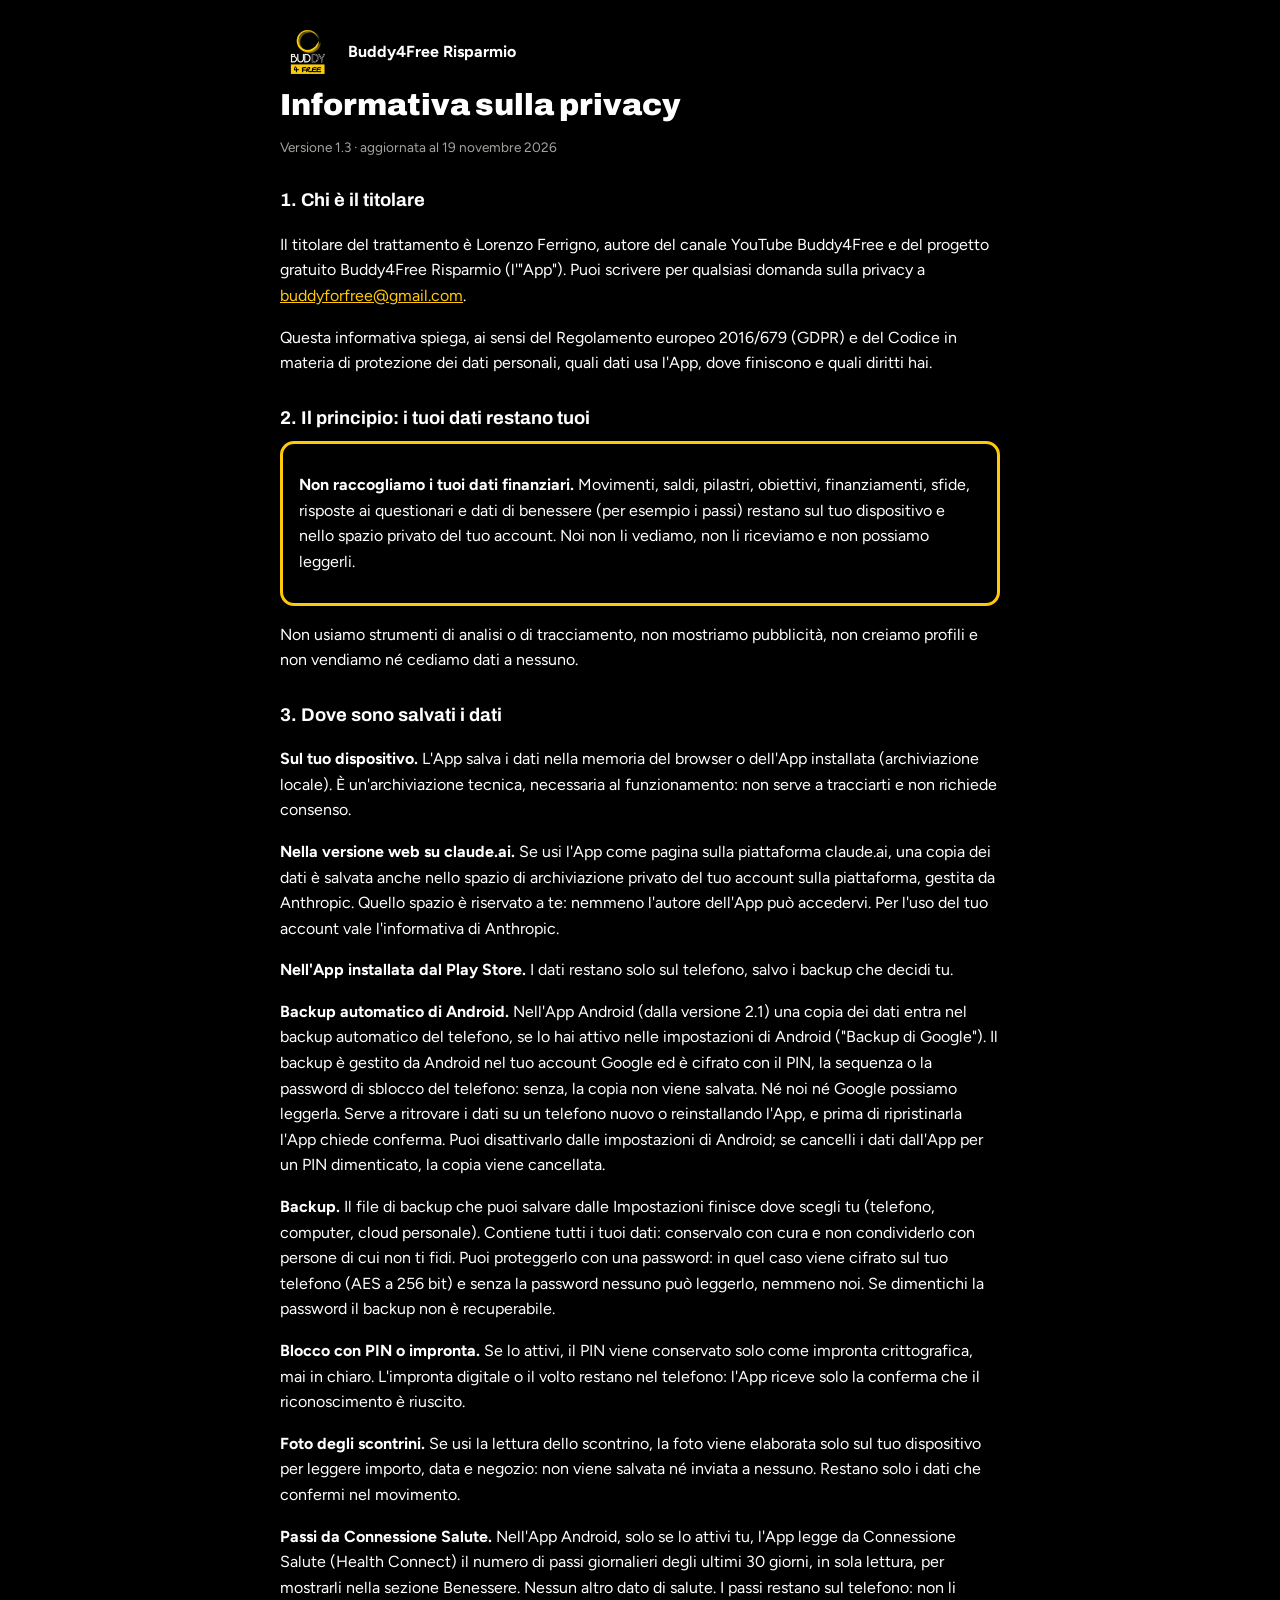
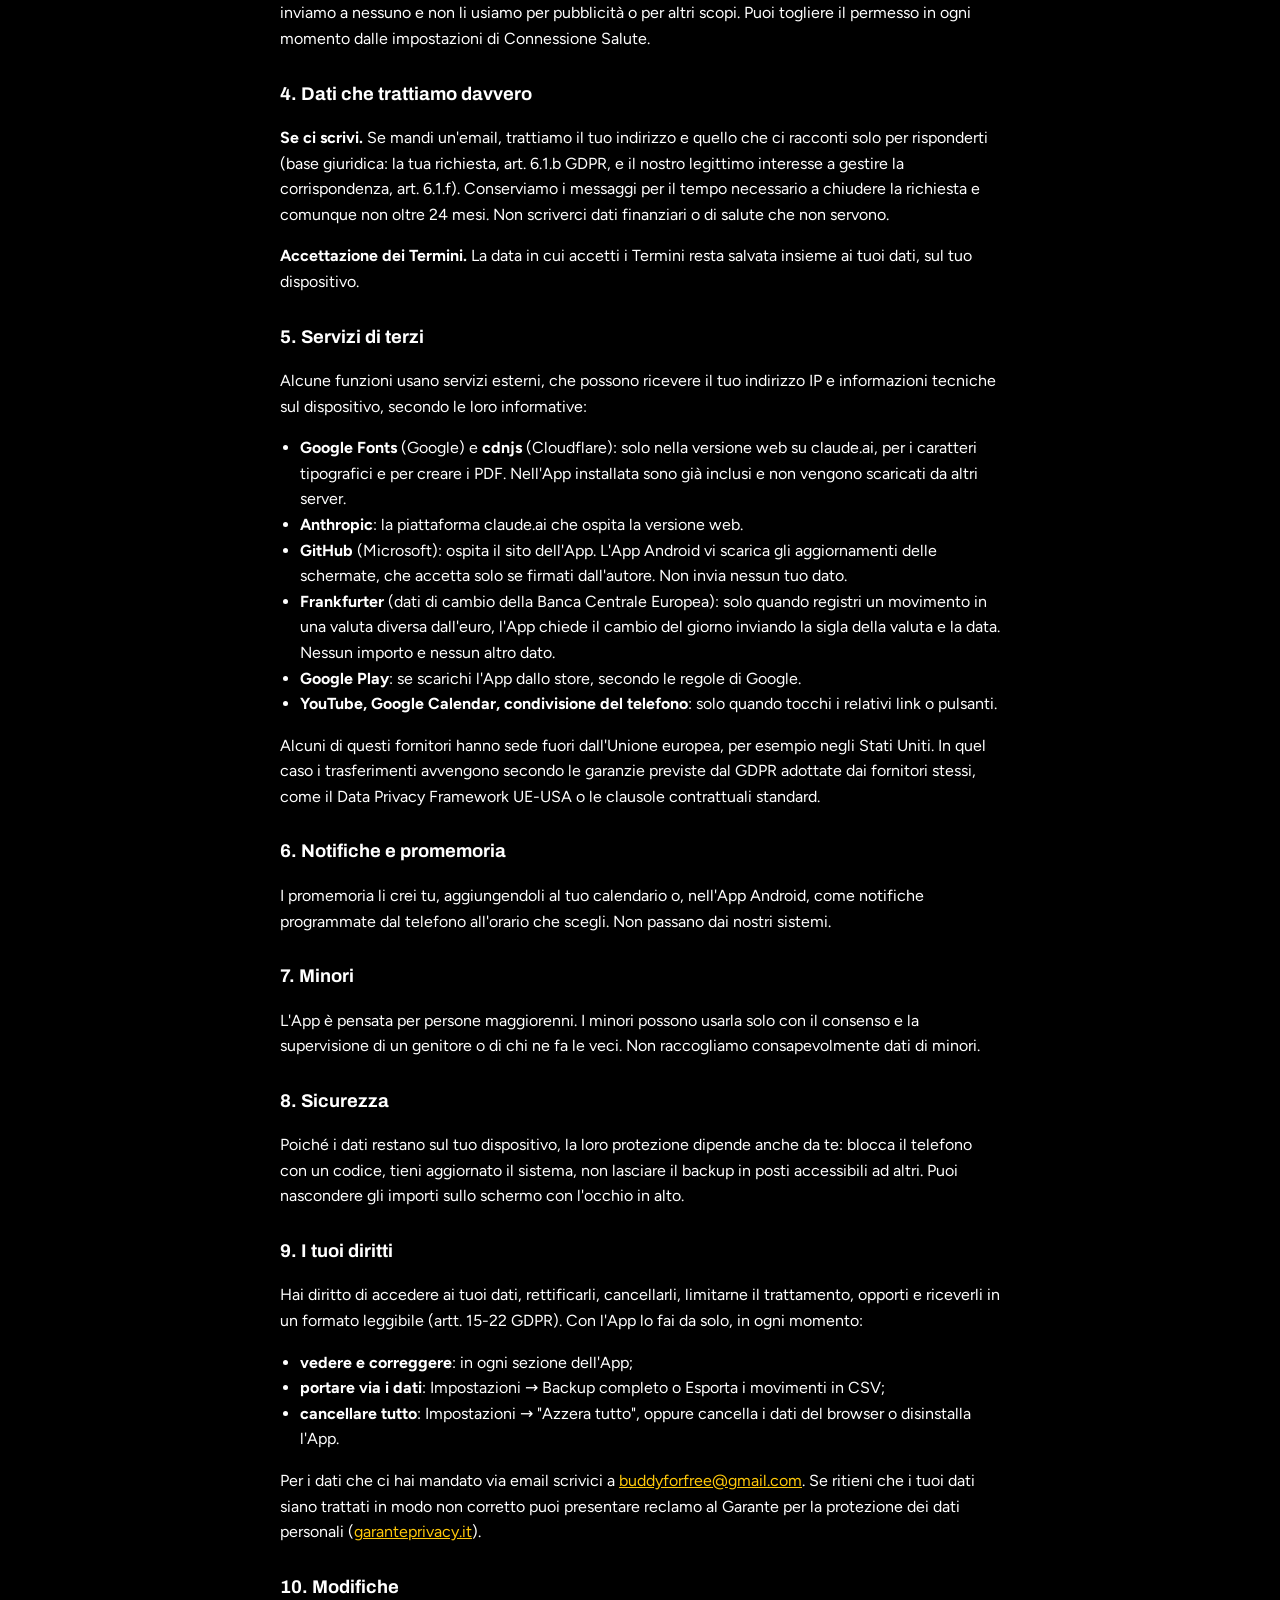
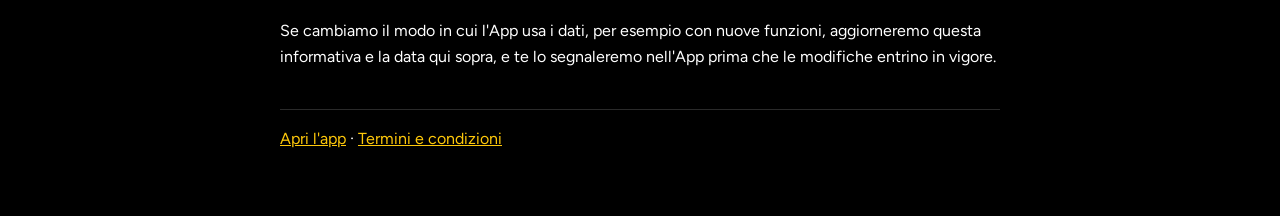
==== commit 5bda0391: "Etichette (anche sui ricorrenti) e valute con il cambio del giorno della BCE; informativa 1.3 Co-Aut" ====
--- a/privacy.html
+++ b/privacy.html
@@ -2,12 +2,12 @@
 :root{color-scheme:dark}body{margin:0;background:#000;color:#fff;font:16px/1.6 Figtree,system-ui,sans-serif}main{max-width:720px;margin:0 auto;padding:24px 16px 64px}
 h1{font-family:Archivo,sans-serif;font-weight:900;font-size:1.9rem;line-height:1.15;margin:8px 0}h2{font-family:Archivo,sans-serif;font-size:1.15rem;margin:28px 0 8px}.muted{color:#A3A39E;font-size:.85rem}
 a{color:#FFC90A}.tbox{border:3px solid #FFC90A;border-radius:14px;padding:12px 16px;margin:8px 0}ul{padding-left:20px}header{display:flex;align-items:center;gap:12px}header img{width:56px;height:56px;border-radius:12px}nav{margin-top:40px;border-top:1px solid #2A2A2A;padding-top:16px}
-.y{color:#FFC90A}</style></head><body><main><header><img src="icons/icon-192.png" alt=""><b>Buddy4Free Risparmio</b></header><h1>Informativa sulla privacy</h1><p class="muted">Versione 1.2 · aggiornata al 18 novembre 2026</p>
+.y{color:#FFC90A}</style></head><body><main><header><img src="icons/icon-192.png" alt=""><b>Buddy4Free Risparmio</b></header><h1>Informativa sulla privacy</h1><p class="muted">Versione 1.3 · aggiornata al 19 novembre 2026</p>
 <h2>1. Chi è il titolare</h2><p>Il titolare del trattamento è Lorenzo Ferrigno, autore del canale YouTube Buddy4Free e del progetto gratuito Buddy4Free Risparmio (l'"App"). Puoi scrivere per qualsiasi domanda sulla privacy a <a class="y" href="mailto:buddyforfree@gmail.com">buddyforfree@gmail.com</a>.</p><p>Questa informativa spiega, ai sensi del Regolamento europeo 2016/679 (GDPR) e del Codice in materia di protezione dei dati personali, quali dati usa l'App, dove finiscono e quali diritti hai.</p>
 <h2>2. Il principio: i tuoi dati restano tuoi</h2><div class="tbox"><p><b>Non raccogliamo i tuoi dati finanziari.</b> Movimenti, saldi, pilastri, obiettivi, finanziamenti, sfide, risposte ai questionari e dati di benessere (per esempio i passi) restano sul tuo dispositivo e nello spazio privato del tuo account. Noi non li vediamo, non li riceviamo e non possiamo leggerli.</p></div><p>Non usiamo strumenti di analisi o di tracciamento, non mostriamo pubblicità, non creiamo profili e non vendiamo né cediamo dati a nessuno.</p>
 <h2>3. Dove sono salvati i dati</h2><p><b>Sul tuo dispositivo.</b> L'App salva i dati nella memoria del browser o dell'App installata (archiviazione locale). È un'archiviazione tecnica, necessaria al funzionamento: non serve a tracciarti e non richiede consenso.</p><p><b>Nella versione web su claude.ai.</b> Se usi l'App come pagina sulla piattaforma claude.ai, una copia dei dati è salvata anche nello spazio di archiviazione privato del tuo account sulla piattaforma, gestita da Anthropic. Quello spazio è riservato a te: nemmeno l'autore dell'App può accedervi. Per l'uso del tuo account vale l'informativa di Anthropic.</p><p><b>Nell'App installata dal Play Store.</b> I dati restano solo sul telefono, salvo i backup che decidi tu.</p><p><b>Backup automatico di Android.</b> Nell'App Android (dalla versione 2.1) una copia dei dati entra nel backup automatico del telefono, se lo hai attivo nelle impostazioni di Android ("Backup di Google"). Il backup è gestito da Android nel tuo account Google ed è cifrato con il PIN, la sequenza o la password di sblocco del telefono: senza, la copia non viene salvata. Né noi né Google possiamo leggerla. Serve a ritrovare i dati su un telefono nuovo o reinstallando l'App, e prima di ripristinarla l'App chiede conferma. Puoi disattivarlo dalle impostazioni di Android; se cancelli i dati dall'App per un PIN dimenticato, la copia viene cancellata.</p><p><b>Backup.</b> Il file di backup che puoi salvare dalle Impostazioni finisce dove scegli tu (telefono, computer, cloud personale). Contiene tutti i tuoi dati: conservalo con cura e non condividerlo con persone di cui non ti fidi. Puoi proteggerlo con una password: in quel caso viene cifrato sul tuo telefono (AES a 256 bit) e senza la password nessuno può leggerlo, nemmeno noi. Se dimentichi la password il backup non è recuperabile.</p><p><b>Blocco con PIN o impronta.</b> Se lo attivi, il PIN viene conservato solo come impronta crittografica, mai in chiaro. L'impronta digitale o il volto restano nel telefono: l'App riceve solo la conferma che il riconoscimento è riuscito.</p><p><b>Foto degli scontrini.</b> Se usi la lettura dello scontrino, la foto viene elaborata solo sul tuo dispositivo per leggere importo, data e negozio: non viene salvata né inviata a nessuno. Restano solo i dati che confermi nel movimento.</p><p><b>Passi da Connessione Salute.</b> Nell'App Android, solo se lo attivi tu, l'App legge da Connessione Salute (Health Connect) il numero di passi giornalieri degli ultimi 30 giorni, in sola lettura, per mostrarli nella sezione Benessere. Nessun altro dato di salute. I passi restano sul telefono: non li inviamo a nessuno e non li usiamo per pubblicità o per altri scopi. Puoi togliere il permesso in ogni momento dalle impostazioni di Connessione Salute.</p>
 <h2>4. Dati che trattiamo davvero</h2><p><b>Se ci scrivi.</b> Se mandi un'email, trattiamo il tuo indirizzo e quello che ci racconti solo per risponderti (base giuridica: la tua richiesta, art. 6.1.b GDPR, e il nostro legittimo interesse a gestire la corrispondenza, art. 6.1.f). Conserviamo i messaggi per il tempo necessario a chiudere la richiesta e comunque non oltre 24 mesi. Non scriverci dati finanziari o di salute che non servono.</p><p><b>Accettazione dei Termini.</b> La data in cui accetti i Termini resta salvata insieme ai tuoi dati, sul tuo dispositivo.</p>
-<h2>5. Servizi di terzi</h2><p>Alcune funzioni usano servizi esterni, che possono ricevere il tuo indirizzo IP e informazioni tecniche sul dispositivo, secondo le loro informative:</p><ul><li><b>Google Fonts</b> (Google) e <b>cdnjs</b> (Cloudflare): solo nella versione web su claude.ai, per i caratteri tipografici e per creare i PDF. Nell'App installata sono già inclusi e non vengono scaricati da altri server.</li><li><b>Anthropic</b>: la piattaforma claude.ai che ospita la versione web.</li><li><b>GitHub</b> (Microsoft): ospita il sito dell'App. L'App Android vi scarica gli aggiornamenti delle schermate, che accetta solo se firmati dall'autore. Non invia nessun tuo dato.</li><li><b>Google Play</b>: se scarichi l'App dallo store, secondo le regole di Google.</li><li><b>YouTube, Google Calendar, condivisione del telefono</b>: solo quando tocchi i relativi link o pulsanti.</li></ul><p>Alcuni di questi fornitori hanno sede fuori dall'Unione europea, per esempio negli Stati Uniti. In quel caso i trasferimenti avvengono secondo le garanzie previste dal GDPR adottate dai fornitori stessi, come il Data Privacy Framework UE-USA o le clausole contrattuali standard.</p>
+<h2>5. Servizi di terzi</h2><p>Alcune funzioni usano servizi esterni, che possono ricevere il tuo indirizzo IP e informazioni tecniche sul dispositivo, secondo le loro informative:</p><ul><li><b>Google Fonts</b> (Google) e <b>cdnjs</b> (Cloudflare): solo nella versione web su claude.ai, per i caratteri tipografici e per creare i PDF. Nell'App installata sono già inclusi e non vengono scaricati da altri server.</li><li><b>Anthropic</b>: la piattaforma claude.ai che ospita la versione web.</li><li><b>GitHub</b> (Microsoft): ospita il sito dell'App. L'App Android vi scarica gli aggiornamenti delle schermate, che accetta solo se firmati dall'autore. Non invia nessun tuo dato.</li><li><b>Frankfurter</b> (dati di cambio della Banca Centrale Europea): solo quando registri un movimento in una valuta diversa dall'euro, l'App chiede il cambio del giorno inviando la sigla della valuta e la data. Nessun importo e nessun altro dato.</li><li><b>Google Play</b>: se scarichi l'App dallo store, secondo le regole di Google.</li><li><b>YouTube, Google Calendar, condivisione del telefono</b>: solo quando tocchi i relativi link o pulsanti.</li></ul><p>Alcuni di questi fornitori hanno sede fuori dall'Unione europea, per esempio negli Stati Uniti. In quel caso i trasferimenti avvengono secondo le garanzie previste dal GDPR adottate dai fornitori stessi, come il Data Privacy Framework UE-USA o le clausole contrattuali standard.</p>
 <h2>6. Notifiche e promemoria</h2><p>I promemoria li crei tu, aggiungendoli al tuo calendario o, nell'App Android, come notifiche programmate dal telefono all'orario che scegli. Non passano dai nostri sistemi.</p>
 <h2>7. Minori</h2><p>L'App è pensata per persone maggiorenni. I minori possono usarla solo con il consenso e la supervisione di un genitore o di chi ne fa le veci. Non raccogliamo consapevolmente dati di minori.</p>
 <h2>8. Sicurezza</h2><p>Poiché i dati restano sul tuo dispositivo, la loro protezione dipende anche da te: blocca il telefono con un codice, tieni aggiornato il sistema, non lasciare il backup in posti accessibili ad altri. Puoi nascondere gli importi sullo schermo con l'occhio in alto.</p>
